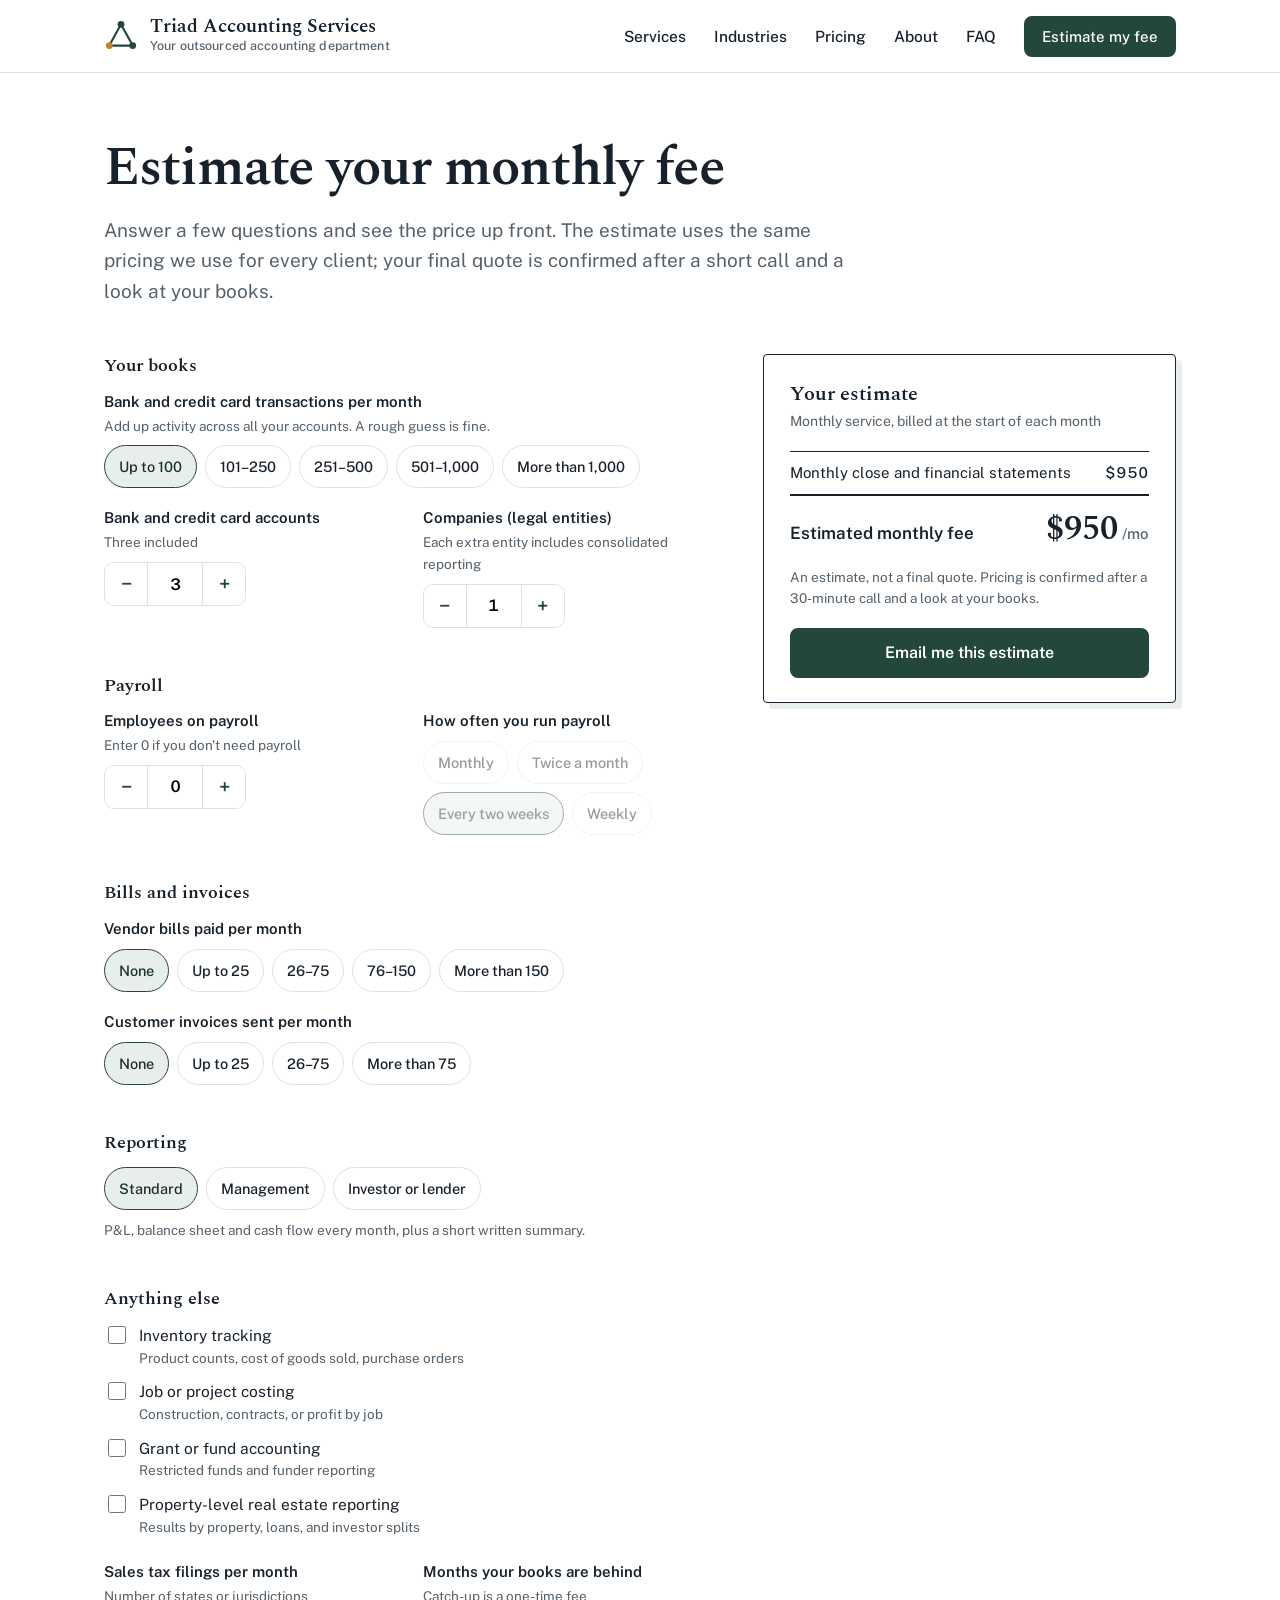
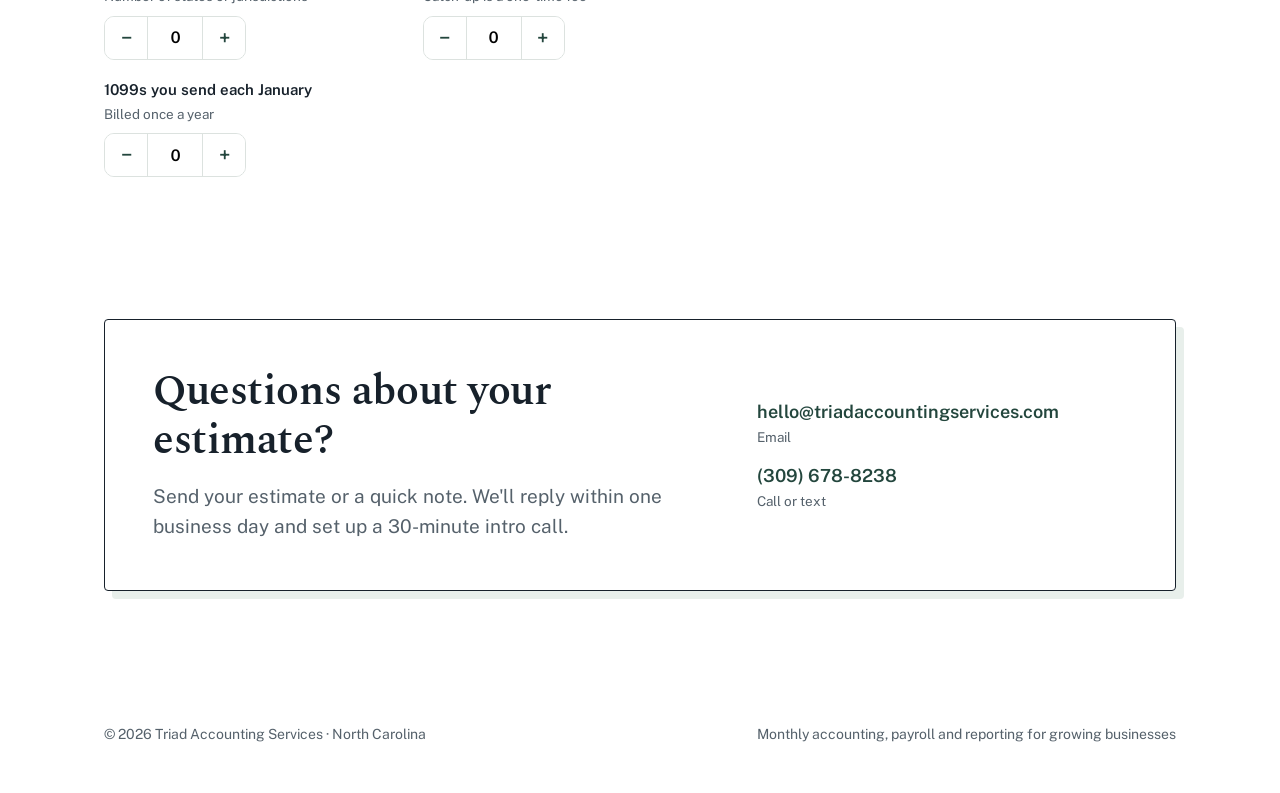
==== pricing.html @ 8e156f99 "Draft Triad Accounting Services site: home page and pricing calculator Co-Authored-By: Claude Opus 5" ====
<!doctype html>
<html lang="en">
<head>
<meta charset="utf-8">
<meta name="viewport" content="width=device-width, initial-scale=1">
<title>Pricing estimate | Triad Accounting Services</title>
<meta name="description" content="Estimate your fixed monthly fee for outsourced accounting, payroll and reporting from Triad Accounting Services.">
<link rel="icon" href="data:image/svg+xml,%3Csvg xmlns='http://www.w3.org/2000/svg' viewBox='0 0 32 32'%3E%3Cpath d='M16 5 L27 25 L5 25 Z' fill='none' stroke='%2323463D' stroke-width='2.5' stroke-linejoin='round'/%3E%3Ccircle cx='16' cy='5' r='3.5' fill='%2323463D'/%3E%3Ccircle cx='27' cy='25' r='3.5' fill='%2323463D'/%3E%3Ccircle cx='5' cy='25' r='3.5' fill='%2323463D'/%3E%3C/svg%3E">
<link rel="preconnect" href="https://fonts.googleapis.com">
<link rel="preconnect" href="https://fonts.gstatic.com" crossorigin>
<link href="https://fonts.googleapis.com/css2?family=Public+Sans:wght@400;500;600;700&family=Spectral:wght@500;600;700&display=swap" rel="stylesheet">
<link rel="stylesheet" href="styles.css">
</head>
<body>

<header>
  <div class="wrap nav">
    <a class="brand" href="index.html" aria-label="Triad Accounting Services home">
      <svg width="34" height="34" viewBox="0 0 32 32" aria-hidden="true"><path d="M16 5 L27 25 L5 25 Z" fill="none" stroke="#23463D" stroke-width="2" stroke-linejoin="round"/><circle cx="16" cy="5" r="3.2" fill="#23463D"/><circle cx="27" cy="25" r="3.2" fill="#23463D"/><circle cx="5" cy="25" r="3.2" fill="#B8862B"/></svg>
      <span class="brand-name">Triad Accounting Services<small>Your outsourced accounting department</small></span>
    </a>
    <nav class="nav-links" aria-label="Main">
      <a href="index.html#services">Services</a>
      <a href="index.html#industries">Industries</a>
      <a href="pricing.html">Pricing</a>
      <a href="index.html#about">About</a>
      <a href="index.html#faq">FAQ</a>
      <a class="btn btn-primary" href="pricing.html">Estimate my fee</a>
    </nav>
  </div>
</header>

<main id="top">
<section id="pricing" class="pricing-page">
  <div class="wrap">
    <div class="calc-head">
      <div>
        <h1 class="page-title">Estimate your monthly fee</h1>
        <p class="lede" style="margin-top:16px">Answer a few questions and see the price up front. The estimate uses the same pricing we use for every client; your final quote is confirmed after a short call and a look at your books.</p>
      </div>
    </div>

    <form class="calc" id="calc" onsubmit="return false" aria-describedby="calc-note">
      <div>
        <fieldset>
          <legend>Your books</legend>
          <div class="field">
            <span class="label" id="tx-label">Bank and credit card transactions per month<span class="hint">Add up activity across all your accounts. A rough guess is fine.</span></span>
            <div class="seg" role="radiogroup" aria-labelledby="tx-label" data-name="tx"></div>
          </div>
          <div class="row2">
            <div class="field">
              <label for="accounts">Bank and credit card accounts<span class="hint">Three included</span></label>
              <div class="stepper"><button type="button" data-step="-1" data-for="accounts" aria-label="Fewer accounts">−</button><input id="accounts" type="number" min="1" max="40" value="3" inputmode="numeric"><button type="button" data-step="1" data-for="accounts" aria-label="More accounts">+</button></div>
            </div>
            <div class="field">
              <label for="entities">Companies (legal entities)<span class="hint">Each extra entity includes consolidated reporting</span></label>
              <div class="stepper"><button type="button" data-step="-1" data-for="entities" aria-label="Fewer entities">−</button><input id="entities" type="number" min="1" max="25" value="1" inputmode="numeric"><button type="button" data-step="1" data-for="entities" aria-label="More entities">+</button></div>
            </div>
          </div>
        </fieldset>

        <fieldset>
          <legend>Payroll</legend>
          <div class="row2">
            <div class="field">
              <label for="employees">Employees on payroll<span class="hint">Enter 0 if you don't need payroll</span></label>
              <div class="stepper"><button type="button" data-step="-1" data-for="employees" aria-label="Fewer employees">−</button><input id="employees" type="number" min="0" max="200" value="0" inputmode="numeric"><button type="button" data-step="1" data-for="employees" aria-label="More employees">+</button></div>
            </div>
            <div class="field">
              <span class="label" id="freq-label">How often you run payroll</span>
              <div class="seg" role="radiogroup" aria-labelledby="freq-label" data-name="freq"></div>
            </div>
          </div>
        </fieldset>

        <fieldset>
          <legend>Bills and invoices</legend>
          <div class="field">
            <span class="label" id="ap-label">Vendor bills paid per month</span>
            <div class="seg" role="radiogroup" aria-labelledby="ap-label" data-name="ap"></div>
          </div>
          <div class="field">
            <span class="label" id="ar-label">Customer invoices sent per month</span>
            <div class="seg" role="radiogroup" aria-labelledby="ar-label" data-name="ar"></div>
          </div>
        </fieldset>

        <fieldset>
          <legend>Reporting</legend>
          <div class="field">
            <div class="seg" role="radiogroup" aria-label="Reporting level" data-name="report"></div>
            <span class="hint" id="report-hint" style="margin-top:10px;display:block"></span>
          </div>
        </fieldset>

        <fieldset>
          <legend>Anything else</legend>
          <div class="checks">
            <label class="check"><input type="checkbox" id="special-inventory"><span>Inventory tracking<small>Product counts, cost of goods sold, purchase orders</small></span></label>
            <label class="check"><input type="checkbox" id="special-jobs"><span>Job or project costing<small>Construction, contracts, or profit by job</small></span></label>
            <label class="check"><input type="checkbox" id="special-grants"><span>Grant or fund accounting<small>Restricted funds and funder reporting</small></span></label>
            <label class="check"><input type="checkbox" id="special-property"><span>Property-level real estate reporting<small>Results by property, loans, and investor splits</small></span></label>
          </div>
          <div class="row2" style="margin-top:22px">
            <div class="field">
              <label for="salestax">Sales tax filings per month<span class="hint">Number of states or jurisdictions</span></label>
              <div class="stepper"><button type="button" data-step="-1" data-for="salestax" aria-label="Fewer filings">−</button><input id="salestax" type="number" min="0" max="20" value="0" inputmode="numeric"><button type="button" data-step="1" data-for="salestax" aria-label="More filings">+</button></div>
            </div>
            <div class="field">
              <label for="behind">Months your books are behind<span class="hint">Catch-up is a one-time fee</span></label>
              <div class="stepper"><button type="button" data-step="-1" data-for="behind" aria-label="Fewer months">−</button><input id="behind" type="number" min="0" max="36" value="0" inputmode="numeric"><button type="button" data-step="1" data-for="behind" aria-label="More months">+</button></div>
            </div>
          </div>
          <div class="field">
            <label for="forms1099">1099s you send each January<span class="hint">Billed once a year</span></label>
            <div class="stepper"><button type="button" data-step="-1" data-for="forms1099" aria-label="Fewer 1099s">−</button><input id="forms1099" type="number" min="0" max="200" value="0" inputmode="numeric"><button type="button" data-step="1" data-for="forms1099" aria-label="More 1099s">+</button></div>
          </div>
        </fieldset>
      </div>

      <aside class="statement" aria-live="polite">
        <h3>Your estimate</h3>
        <p class="for">Monthly service, billed at the start of each month</p>
        <ul class="lines" id="lines"></ul>
        <div class="total"><span>Estimated monthly fee</span><span><output id="total">$0</output> <small>/mo</small></span></div>
        <div class="extra" id="extra"></div>
        <div class="custom-note" id="custom-note">Your volume is above what this calculator prices. Let's set up a quick call and we'll put together a custom quote.</div>
        <p class="fine" id="calc-note">An estimate, not a final quote. Pricing is confirmed after a 30-minute call and a look at your books.</p>
        <a class="btn btn-primary" id="send-estimate" href="#contact">Email me this estimate</a>
      </aside>
    </form>
  </div>
</section>

<section id="contact" style="padding-top:0">
  <div class="wrap">
    <div class="contact-box">
      <div>
        <h2>Questions about your estimate?</h2>
        <p class="lede" style="margin-top:16px">Send your estimate or a quick note. We'll reply within one business day and set up a 30-minute intro call.</p>
      </div>
      <div class="contact-links">
        <a href="mailto:hello@triadaccountingservices.com">hello@triadaccountingservices.com<span>Email</span></a>
        <a href="tel:+13096788238">(309) 678-8238<span>Call or text</span></a>
      </div>
    </div>
  </div>
</section>
</main>

<footer>
  <div class="wrap">
    <span>© <span id="yr">2026</span> Triad Accounting Services · North Carolina</span>
    <span>Monthly accounting, payroll and reporting for growing businesses</span>
  </div>
</footer>

<script>
/* ===== PRICING: edit these numbers to change the calculator ===== */
const PRICING = {
  base: 950,                 // monthly close, financials, up to 3 accounts, 1 entity
  includedAccounts: 3,
  perExtraAccount: 40,
  perExtraEntity: 450,
  tx:   [ {label:"Up to 100", add:0}, {label:"101–250", add:350}, {label:"251–500", add:750}, {label:"501–1,000", add:1400}, {label:"More than 1,000", add:null} ],
  payrollBase: 150, payrollPerEmployee: 12,
  freq: [ {label:"Monthly", add:0}, {label:"Twice a month", add:0}, {label:"Every two weeks", add:0}, {label:"Weekly", add:100} ],
  ap:   [ {label:"None", add:0}, {label:"Up to 25", add:250}, {label:"26–75", add:500}, {label:"76–150", add:900}, {label:"More than 150", add:null} ],
  ar:   [ {label:"None", add:0}, {label:"Up to 25", add:200}, {label:"26–75", add:400}, {label:"More than 75", add:700} ],
  report: [
    {label:"Standard", add:0,   hint:"P&L, balance sheet and cash flow every month, plus a short written summary."},
    {label:"Management", add:350, hint:"Standard, plus budget-to-actual, a KPI dashboard and a monthly review meeting."},
    {label:"Investor or lender", add:650, hint:"Management, plus board, investor or lender packages, covenant tracking and a rolling forecast."}
  ],
  special: { inventory:250, jobs:250, grants:300, property:250 },
  perSalesTaxFiling: 60,
  annual1099Base: 250, per1099: 12,
  catchUpPerMonth: 275,
  maxEmployees: 75           // above this, show "let's talk"
};
/* ================================================================= */

const $ = id => document.getElementById(id);
const money = n => "$" + Math.round(n).toLocaleString("en-US");
const defaults = {tx:0, freq:2, ap:0, ar:0, report:0};

document.querySelectorAll(".seg[data-name]").forEach(seg=>{
  const name = seg.dataset.name;
  PRICING[name].forEach((opt,i)=>{
    const id = name+"-"+i;
    seg.insertAdjacentHTML("beforeend",
      `<input type="radio" name="${name}" id="${id}" value="${i}" ${i===defaults[name]?"checked":""}><label for="${id}">${opt.label}</label>`);
  });
});

document.querySelectorAll(".stepper button").forEach(b=>{
  b.addEventListener("click",()=>{
    const inp = $(b.dataset.for);
    const v = clamp(inp, (parseInt(inp.value,10)||0) + parseInt(b.dataset.step,10));
    inp.value = v; calc();
  });
});
function clamp(inp,v){ return Math.max(+inp.min, Math.min(+inp.max, v)); }
const sel = name => +document.querySelector(`input[name="${name}"]:checked`).value;
const num = id => { const el=$(id); const v=clamp(el, parseInt(el.value,10)||0); return v; };

function calc(){
  const P = PRICING, lines = [];
  let total = P.base, custom = false;
  lines.push(["Monthly close and financial statements", P.base]);

  const tx = P.tx[sel("tx")];
  if (tx.add === null) custom = true; else if (tx.add) { lines.push([`Transaction volume (${tx.label})`, tx.add]); total += tx.add; }

  const accts = num("accounts"), extraA = Math.max(0, accts - P.includedAccounts);
  if (extraA) { const c = extraA*P.perExtraAccount; lines.push([`${extraA} additional account${extraA>1?"s":""}`, c]); total += c; }

  const ents = num("entities"), extraE = Math.max(0, ents-1);
  if (extraE) { const c = extraE*P.perExtraEntity; lines.push([`${extraE} additional entit${extraE>1?"ies":"y"} and consolidation`, c]); total += c; }

  const emp = num("employees");
  document.querySelector('.seg[data-name="freq"]').style.opacity = emp ? 1 : .45;
  if (emp) {
    if (emp > P.maxEmployees) custom = true;
    const f = P.freq[sel("freq")];
    const c = P.payrollBase + emp*P.payrollPerEmployee + f.add;
    lines.push([`Payroll, ${emp} employee${emp>1?"s":""} (${f.label.toLowerCase()})`, c]); total += c;
  }

  const ap = P.ap[sel("ap")];
  if (ap.add === null) custom = true; else if (ap.add) { lines.push([`Bill pay (${ap.label.toLowerCase()} bills)`, ap.add]); total += ap.add; }
  const ar = P.ar[sel("ar")];
  if (ar.add) { lines.push([`Invoicing and collections (${ar.label.toLowerCase()})`, ar.add]); total += ar.add; }

  const rp = P.report[sel("report")];
  $("report-hint").textContent = rp.hint;
  if (rp.add) { lines.push([`${rp.label} reporting`, rp.add]); total += rp.add; }

  const specials = {inventory:"Inventory tracking", jobs:"Job costing", grants:"Grant or fund accounting", property:"Property-level reporting"};
  for (const k in specials) if ($("special-"+k).checked) { lines.push([specials[k], P.special[k]]); total += P.special[k]; }

  const st = num("salestax");
  if (st) { const c = st*P.perSalesTaxFiling; lines.push([`Sales tax filings (${st})`, c]); total += c; }

  $("lines").innerHTML = lines.map((l,i)=>`<li${i===0?' class="first"':''}><span>${l[0]}</span><span>${money(l[1])}</span></li>`).join("");
  $("total").textContent = custom ? "Custom" : money(total);
  $("custom-note").classList.toggle("show", custom);

  const extras = [];
  const n1099 = num("forms1099");
  if (n1099) extras.push(["1099 preparation (once a year)", money(P.annual1099Base + n1099*P.per1099)]);
  const behind = num("behind");
  if (behind) extras.push([`Catch-up, ${behind} month${behind>1?"s":""} (one time)`, money(behind*P.catchUpPerMonth)]);
  $("extra").innerHTML = extras.map(e=>`<div><span>${e[0]}</span><span>${e[1]}</span></div>`).join("");
  $("extra").style.display = extras.length ? "block" : "none";

  const body = ["Hi Jeff,", "", "I used the calculator on your site. Here's my estimate:", "",
    ...lines.map(l=>`- ${l[0]}: ${money(l[1])}`),
    `Estimated monthly fee: ${custom ? "custom quote needed" : money(total)}`,
    ...extras.map(e=>`- ${e[0]}: ${e[1]}`), "",
    "My business:", "Best way to reach me:", ""].join("\n");
  $("send-estimate").href = "mailto:hello@triadaccountingservices.com?subject=" +
    encodeURIComponent("Estimate from your website") + "&body=" + encodeURIComponent(body);
}

$("calc").addEventListener("input", calc);
$("calc").addEventListener("change", e=>{ if(e.target.type==="number"){ e.target.value = num(e.target.id); } calc(); });
$("yr").textContent = new Date().getFullYear();
calc();
</script>
</body>
</html>
---- styles.css ----
:root{
  --ink:#17212B; --pine:#23463D; --pine-deep:#183129; --sage:#E8EFEB; --sage-line:#C9D8D0;
  --paper:#FFFFFF; --mist:#F5F7F6; --muted:#55616B; --rule:#DCE2DF; --gold:#B8862B;
  --serif:"Spectral", Georgia, serif; --sans:"Public Sans", system-ui, -apple-system, Segoe UI, sans-serif;
  --wrap:1120px;
}
*{box-sizing:border-box}
html{scroll-behavior:smooth}
@media (prefers-reduced-motion:reduce){html{scroll-behavior:auto}}
body{margin:0;background:var(--paper);color:var(--ink);font:400 17px/1.6 var(--sans);-webkit-font-smoothing:antialiased}
a{color:var(--pine)}
:focus-visible{outline:3px solid var(--gold);outline-offset:2px;border-radius:4px}
.wrap{max-width:var(--wrap);margin:0 auto;padding:0 24px}
h1,h2,h3{font-family:var(--serif);font-weight:600;line-height:1.15;margin:0;color:var(--ink)}
h2{font-size:clamp(30px,3.6vw,42px);letter-spacing:-.01em}
h3{font-size:22px}
p{margin:0}
.lede{color:var(--muted);font-size:19px;max-width:62ch}
section{padding:96px 0}
.btn{display:inline-flex;align-items:center;gap:8px;font:600 16px/1 var(--sans);padding:15px 22px;border-radius:8px;text-decoration:none;border:2px solid var(--pine);cursor:pointer;transition:background .15s,color .15s}
.btn-primary{background:var(--pine);color:#fff}
.btn-primary:hover{background:var(--pine-deep);border-color:var(--pine-deep)}
.btn-ghost{background:transparent;color:var(--pine)}
.btn-ghost:hover{background:var(--sage)}

/* Header */
header{position:sticky;top:0;z-index:20;background:rgba(255,255,255,.94);backdrop-filter:saturate(1.4) blur(8px);border-bottom:1px solid var(--rule)}
.nav{display:flex;align-items:center;justify-content:space-between;height:72px}
.brand{display:flex;align-items:center;gap:12px;text-decoration:none;color:var(--ink)}
.brand svg{flex:none}
.brand-name{font:600 19px/1.1 var(--serif)}
.brand-name small{display:block;font:500 12.5px/1.3 var(--sans);color:var(--muted);letter-spacing:.01em}
.nav-links{display:flex;align-items:center;gap:28px}
.nav-links a{color:var(--ink);text-decoration:none;font-weight:500;font-size:15.5px}
.nav-links a:hover{color:var(--pine)}
.nav-links .btn{padding:11px 16px;font-size:15px}
.nav-links a.btn-primary{color:#fff}
@media (max-width:860px){.nav-links a:not(.btn){display:none}}
@media (max-width:560px){.brand-name small{display:none}.brand-name{font-size:17px}.nav-links .btn{padding:10px 12px;font-size:14px;white-space:nowrap}.month-head{flex-direction:column;gap:2px}}

/* Hero */
.hero{padding:88px 0 96px;background:linear-gradient(180deg,var(--mist),#fff 70%)}
.hero-grid{display:grid;grid-template-columns:1.15fr .85fr;gap:64px;align-items:center}
.hero h1{font-size:clamp(40px,5.4vw,66px);letter-spacing:-.02em;font-weight:600}
.hero .lede{margin:24px 0 36px}
.hero-ctas{display:flex;flex-wrap:wrap;gap:12px}
.hero-note{margin-top:22px;color:var(--muted);font-size:15px}
.month{background:#fff;border:1px solid var(--rule);border-radius:14px;padding:26px 26px 18px;box-shadow:0 18px 40px -24px rgba(23,33,43,.35)}
.month-head{display:flex;justify-content:space-between;align-items:baseline;margin-bottom:14px}
.month-head h3{font-size:19px}
.month-head span{color:var(--muted);font-size:14px}
.month ol{list-style:none;margin:0;padding:0}
.month li{display:grid;grid-template-columns:64px 1fr;gap:12px;padding:11px 0;border-top:1px solid var(--rule);font-size:15.5px}
.month li b{font:600 14px/1.5 var(--sans);color:var(--pine);font-variant-numeric:tabular-nums}
@media (max-width:900px){.hero-grid{grid-template-columns:1fr;gap:48px}}

/* Fit comparison */
.fit-grid{display:grid;grid-template-columns:1fr 1.25fr 1fr;margin-top:48px;border:1px solid var(--rule);border-radius:14px;overflow:hidden}
.fit{padding:32px 28px}
.fit + .fit{border-left:1px solid var(--rule)}
.fit h3{font-size:21px;margin-bottom:6px}
.fit .sub{color:var(--muted);font-size:15px;margin-bottom:18px}
.fit ul{margin:0;padding-left:18px;color:var(--muted);font-size:15.5px}
.fit li{margin:6px 0}
.fit.us{background:var(--pine);color:#fff}
.fit.us h3{color:#fff}
.fit.us .sub,.fit.us ul{color:#D5E3DC}
@media (max-width:860px){.fit-grid{grid-template-columns:1fr}.fit + .fit{border-left:0;border-top:1px solid var(--rule)}}

/* Services */
.services{background:var(--mist)}
.svc-grid{display:grid;grid-template-columns:repeat(3,1fr);gap:0;margin-top:48px;border-top:2px solid var(--ink)}
.svc{padding:28px 28px 32px 0;border-bottom:1px solid var(--rule)}
.svc:nth-child(3n+2),.svc:nth-child(3n+3){padding-left:28px;border-left:1px solid var(--rule)}
.svc h3{font-size:21px;margin-bottom:10px}
.svc p{color:var(--muted);font-size:15.5px}
@media (max-width:860px){.svc-grid{grid-template-columns:1fr}.svc:nth-child(n){padding-left:0;border-left:0}}

/* Calculator */
.calc-head{display:flex;justify-content:space-between;align-items:end;gap:32px;flex-wrap:wrap}
.calc{display:grid;grid-template-columns:1.2fr .8fr;gap:40px;margin-top:48px;align-items:start}
.calc fieldset{border:0;margin:0 0 28px;padding:0}
.calc legend{font:600 18px/1.3 var(--serif);margin-bottom:12px;padding:0}
.field{margin-bottom:18px}
.field label,.field .label{display:block;font-weight:600;font-size:15px;margin-bottom:8px}
.field .hint{display:block;font-weight:400;color:var(--muted);font-size:13.5px;margin-top:2px}
.seg{display:flex;flex-wrap:wrap;gap:8px}
.seg input{position:absolute;opacity:0;pointer-events:none}
.seg label{margin:0;font-weight:500;font-size:14.5px;padding:9px 14px;border:1.5px solid var(--rule);border-radius:999px;cursor:pointer;background:#fff;transition:border-color .12s,background .12s}
.seg label:hover{border-color:var(--sage-line)}
.seg input:checked + label{background:var(--sage);border-color:var(--pine);color:var(--pine-deep)}
.seg input:focus-visible + label{outline:3px solid var(--gold);outline-offset:2px}
.stepper{display:inline-flex;align-items:center;border:1.5px solid var(--rule);border-radius:10px;overflow:hidden;background:#fff}
.stepper button{width:42px;height:42px;border:0;background:#fff;font:600 20px/1 var(--sans);color:var(--pine);cursor:pointer}
.stepper button:hover{background:var(--sage)}
.stepper input{width:56px;height:42px;border:0;border-left:1px solid var(--rule);border-right:1px solid var(--rule);text-align:center;font:600 16px var(--sans);font-variant-numeric:tabular-nums;-moz-appearance:textfield}
.stepper input::-webkit-outer-spin-button,.stepper input::-webkit-inner-spin-button{-webkit-appearance:none;margin:0}
.checks{display:grid;gap:10px}
.check{display:flex;gap:10px;align-items:flex-start;font-size:15.5px;cursor:pointer}
.check input{width:18px;height:18px;margin-top:3px;accent-color:var(--pine)}
.check span small{display:block;color:var(--muted);font-size:13.5px}
.row2{display:grid;grid-template-columns:1fr 1fr;gap:18px}
@media (max-width:560px){.row2{grid-template-columns:1fr}}

.statement{position:sticky;top:96px;background:#fff;border:1px solid var(--ink);border-radius:4px;padding:28px 26px 24px;box-shadow:6px 6px 0 var(--sage)}
.statement h3{font-size:20px}
.statement .for{color:var(--muted);font-size:14px;margin:4px 0 18px}
.lines{list-style:none;margin:0;padding:0;border-top:1px solid var(--ink)}
.lines li{display:flex;justify-content:space-between;gap:16px;padding:9px 0;border-bottom:1px dashed var(--rule);font-size:15px}
.lines li span:last-child{font-variant-numeric:tabular-nums;font-weight:500;white-space:nowrap}
.lines li.incl span:last-child{color:var(--muted);font-weight:400}
.total{display:flex;justify-content:space-between;align-items:baseline;padding:16px 0 4px;border-top:2px solid var(--ink);margin-top:-1px}
.total span:first-child{font-weight:600}
.total output{font:600 34px/1 var(--serif);font-variant-numeric:tabular-nums}
.total small{font:500 15px var(--sans);color:var(--muted)}
.extra{margin-top:14px;padding-top:12px;border-top:1px solid var(--rule);font-size:14.5px}
.extra div{display:flex;justify-content:space-between;padding:3px 0}
.extra div span:last-child{font-variant-numeric:tabular-nums;font-weight:500}
.custom-note{display:none;margin-top:14px;padding:12px 14px;background:var(--sage);border-radius:6px;font-size:14.5px}
.custom-note.show{display:block}
.statement .fine{color:var(--muted);font-size:13.5px;margin:16px 0 18px}
.statement .btn{width:100%;justify-content:center}
@media (max-width:900px){.calc{grid-template-columns:1fr}.statement{position:static}}

/* Steps */
.steps{background:var(--pine);color:#fff}
.steps h2{color:#fff}
.steps .lede{color:#D5E3DC}
.step-list{list-style:none;margin:48px 0 0;padding:0;display:grid;grid-template-columns:repeat(4,1fr);gap:32px;counter-reset:s}
.step-list li{counter-increment:s;border-top:1px solid rgba(255,255,255,.35);padding-top:20px}
.step-list li::before{content:counter(s);display:block;font:600 40px/1 var(--serif);color:#9FC2B2;margin-bottom:14px}
.step-list h3{color:#fff;font-size:20px;margin-bottom:8px}
.step-list p{color:#D5E3DC;font-size:15.5px}
@media (max-width:860px){.step-list{grid-template-columns:1fr 1fr}}
@media (max-width:520px){.step-list{grid-template-columns:1fr}}

/* About */
.about-grid{display:grid;grid-template-columns:.8fr 1.2fr;gap:64px;align-items:start}
.about-card{border:1px solid var(--rule);border-radius:14px;padding:28px;background:var(--mist)}
.about-card .initials{width:76px;height:76px;border-radius:50%;background:var(--pine);color:#fff;display:grid;place-items:center;font:600 28px var(--serif);margin-bottom:18px}
.about-card h3{font-size:24px}
.about-card .role{color:var(--muted);margin:4px 0 20px}
.facts{list-style:none;margin:0;padding:0}
.facts li{padding:10px 0;border-top:1px solid var(--rule);font-size:15px}
.facts li b{display:block;font-size:13.5px;color:var(--muted);font-weight:500}
.about-body p{margin-bottom:18px;font-size:18px;max-width:64ch}
.industries{display:flex;flex-wrap:wrap;gap:8px;margin-top:26px}
.industries span{font-size:14.5px;padding:7px 13px;border-radius:999px;background:var(--sage);color:var(--pine-deep)}
@media (max-width:860px){.about-grid{grid-template-columns:1fr;gap:40px}}

/* FAQ */
.faq{background:var(--mist)}
.faq-list{margin-top:40px;max-width:820px;border-top:1px solid var(--ink)}
details{border-bottom:1px solid var(--rule)}
summary{cursor:pointer;list-style:none;padding:20px 40px 20px 0;font:600 19px/1.35 var(--serif);position:relative}
summary::-webkit-details-marker{display:none}
summary::after{content:"+";position:absolute;right:6px;top:16px;font:400 26px var(--sans);color:var(--pine)}
details[open] summary::after{content:"−"}
details p{padding:0 0 22px;color:var(--muted);max-width:68ch}

/* Contact */
.contact-box{display:grid;grid-template-columns:1.2fr .8fr;gap:48px;align-items:center;border:1px solid var(--ink);border-radius:4px;padding:48px;box-shadow:8px 8px 0 var(--sage)}
.contact-links{display:grid;gap:14px}
.contact-links a{font-size:18px;font-weight:600;text-decoration:none}
.contact-links a:hover{text-decoration:underline}
.contact-links span{display:block;font-size:13.5px;color:var(--muted);font-weight:400}
@media (max-width:860px){.contact-box{grid-template-columns:1fr;padding:32px}}

footer{padding:36px 0 48px;color:var(--muted);font-size:14px}
footer .wrap{display:flex;justify-content:space-between;flex-wrap:wrap;gap:12px}

/* Industries */
.ind-grid{display:grid;grid-template-columns:repeat(4,1fr);gap:0;margin-top:48px;border-top:2px solid var(--ink)}
.ind{padding:24px 22px 26px 0;border-bottom:1px solid var(--rule)}
.ind:not(:nth-child(4n+1)){padding-left:22px;border-left:1px solid var(--rule)}
.ind h3{font-size:19px;margin-bottom:8px}
.ind p{color:var(--muted);font-size:15px}
@media (max-width:980px){.ind-grid{grid-template-columns:1fr 1fr}.ind:nth-child(n){padding-left:0;border-left:0}.ind:nth-child(2n){padding-left:22px;border-left:1px solid var(--rule)}}
@media (max-width:560px){.ind-grid{grid-template-columns:1fr}.ind:nth-child(n){padding-left:0;border-left:0}}

/* Pricing teaser */
.price-teaser{padding-top:0}
.teaser-box{display:flex;align-items:center;justify-content:space-between;gap:32px;flex-wrap:wrap;background:var(--sage);border-radius:14px;padding:44px 48px}
@media (max-width:560px){.teaser-box{padding:32px 24px}}

/* Pricing page */
.pricing-page{padding-top:64px}
.page-title{font-size:clamp(36px,4.6vw,54px);letter-spacing:-.02em}
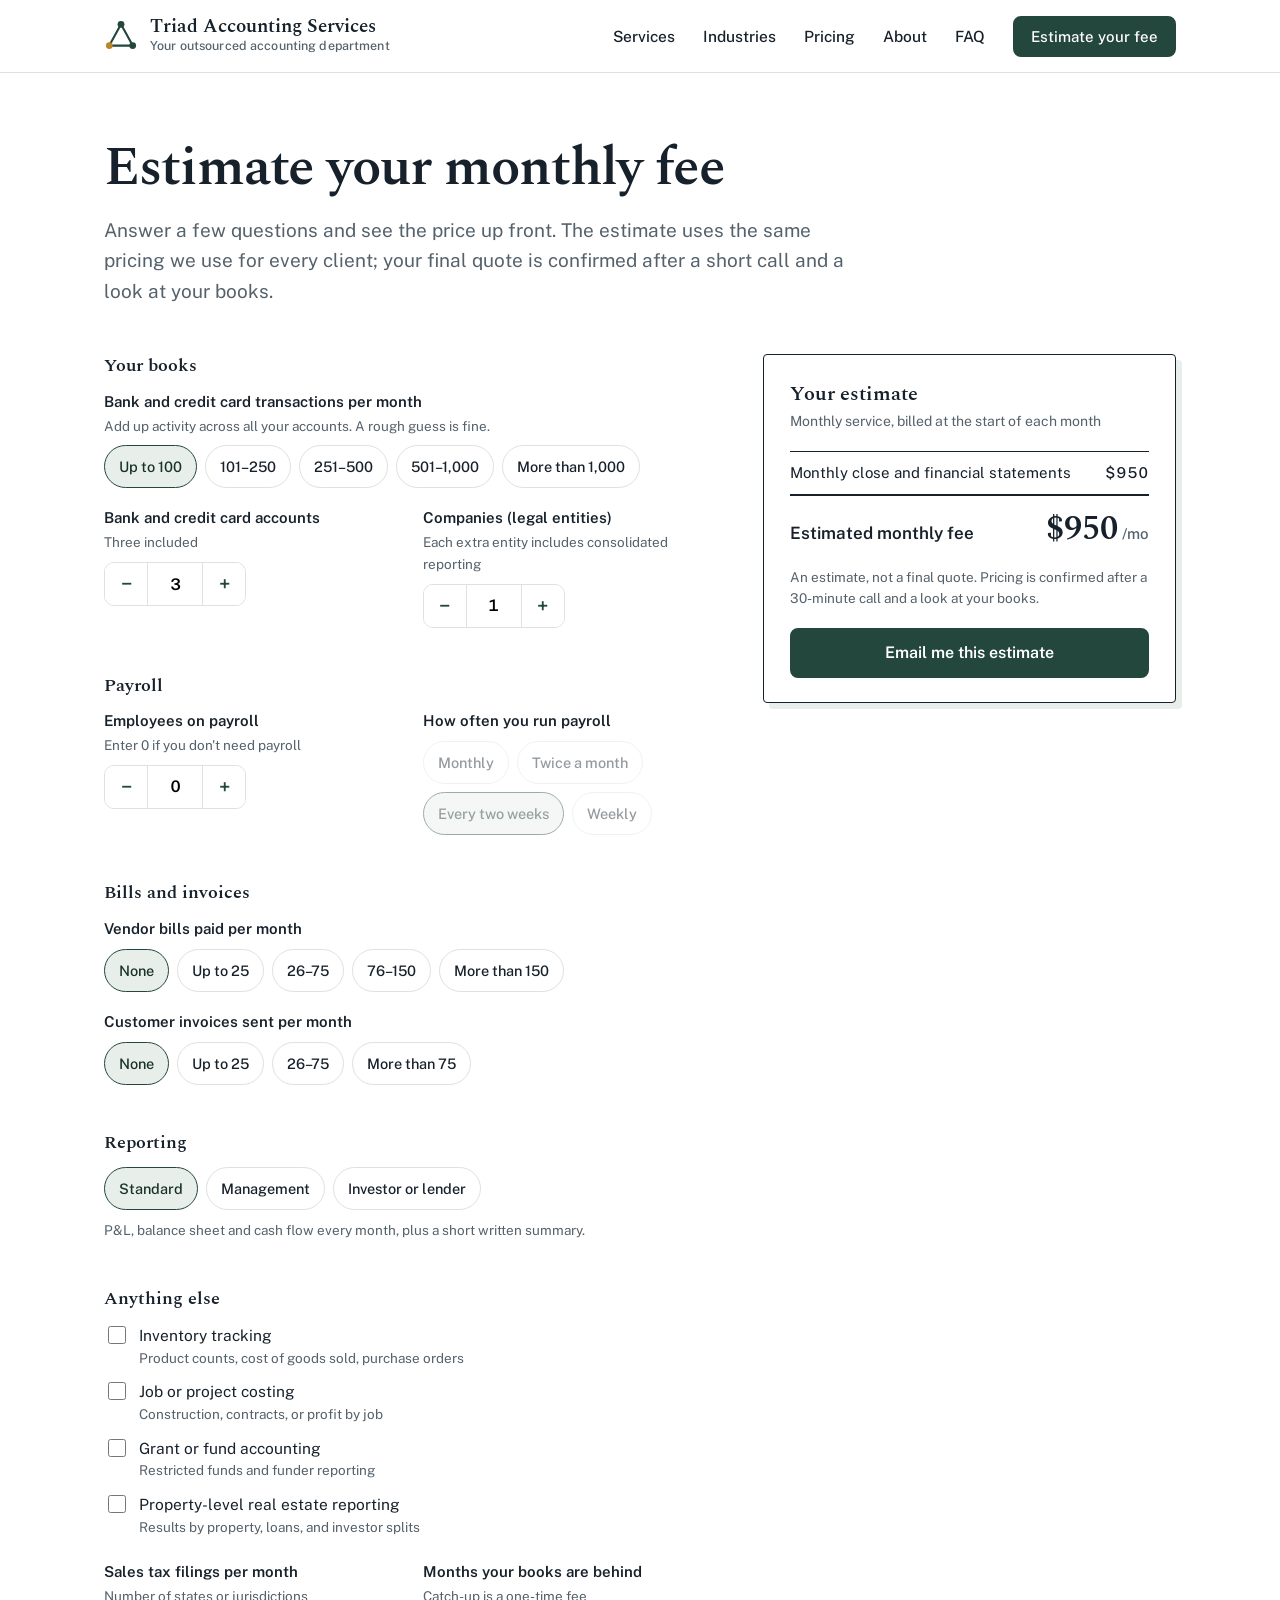
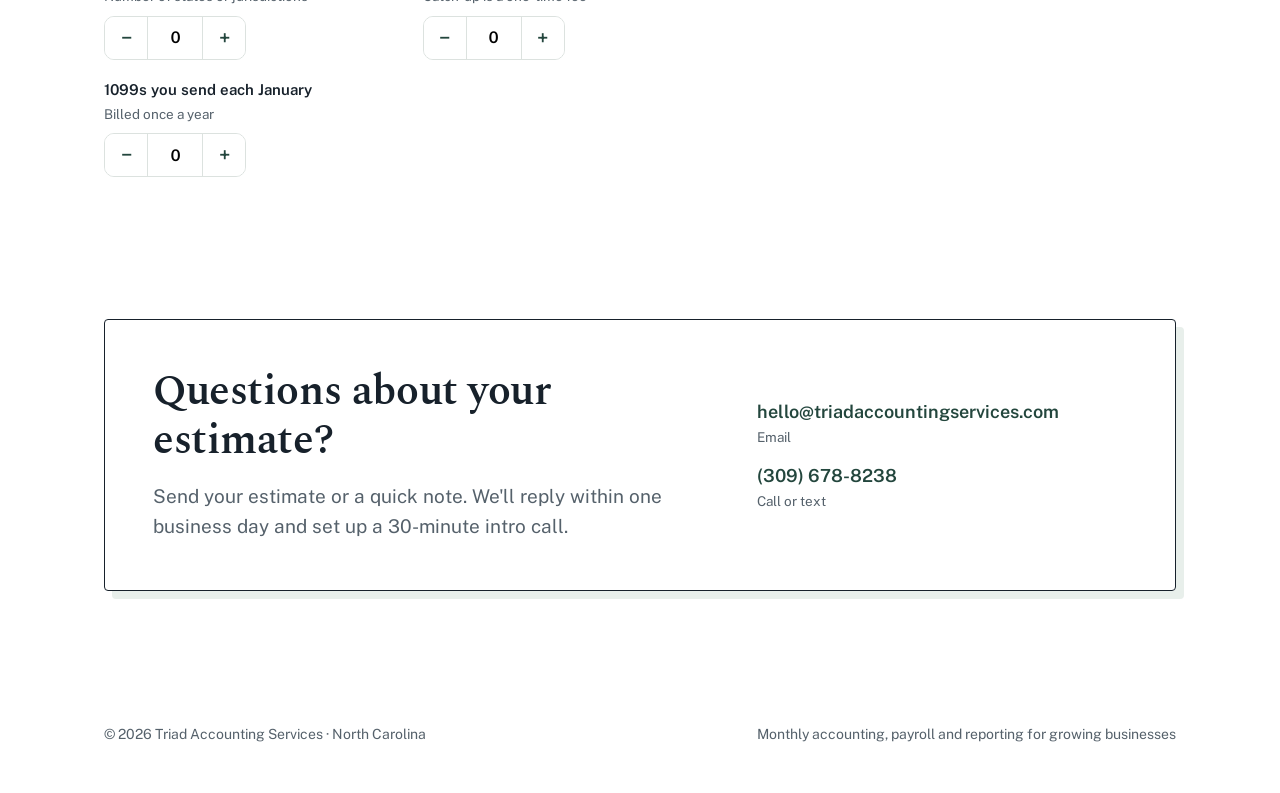
==== commit 85777d97: "Change estimate buttons to 'Estimate your fee' Co-Authored-By: Claude Opus 5.5 <noreply@anthropic.co" ====
--- a/pricing.html
+++ b/pricing.html
@@ -25,7 +25,7 @@
       <a href="pricing.html">Pricing</a>
       <a href="index.html#about">About</a>
       <a href="index.html#faq">FAQ</a>
-      <a class="btn btn-primary" href="pricing.html">Estimate my fee</a>
+      <a class="btn btn-primary" href="pricing.html">Estimate your fee</a>
     </nav>
   </div>
 </header>
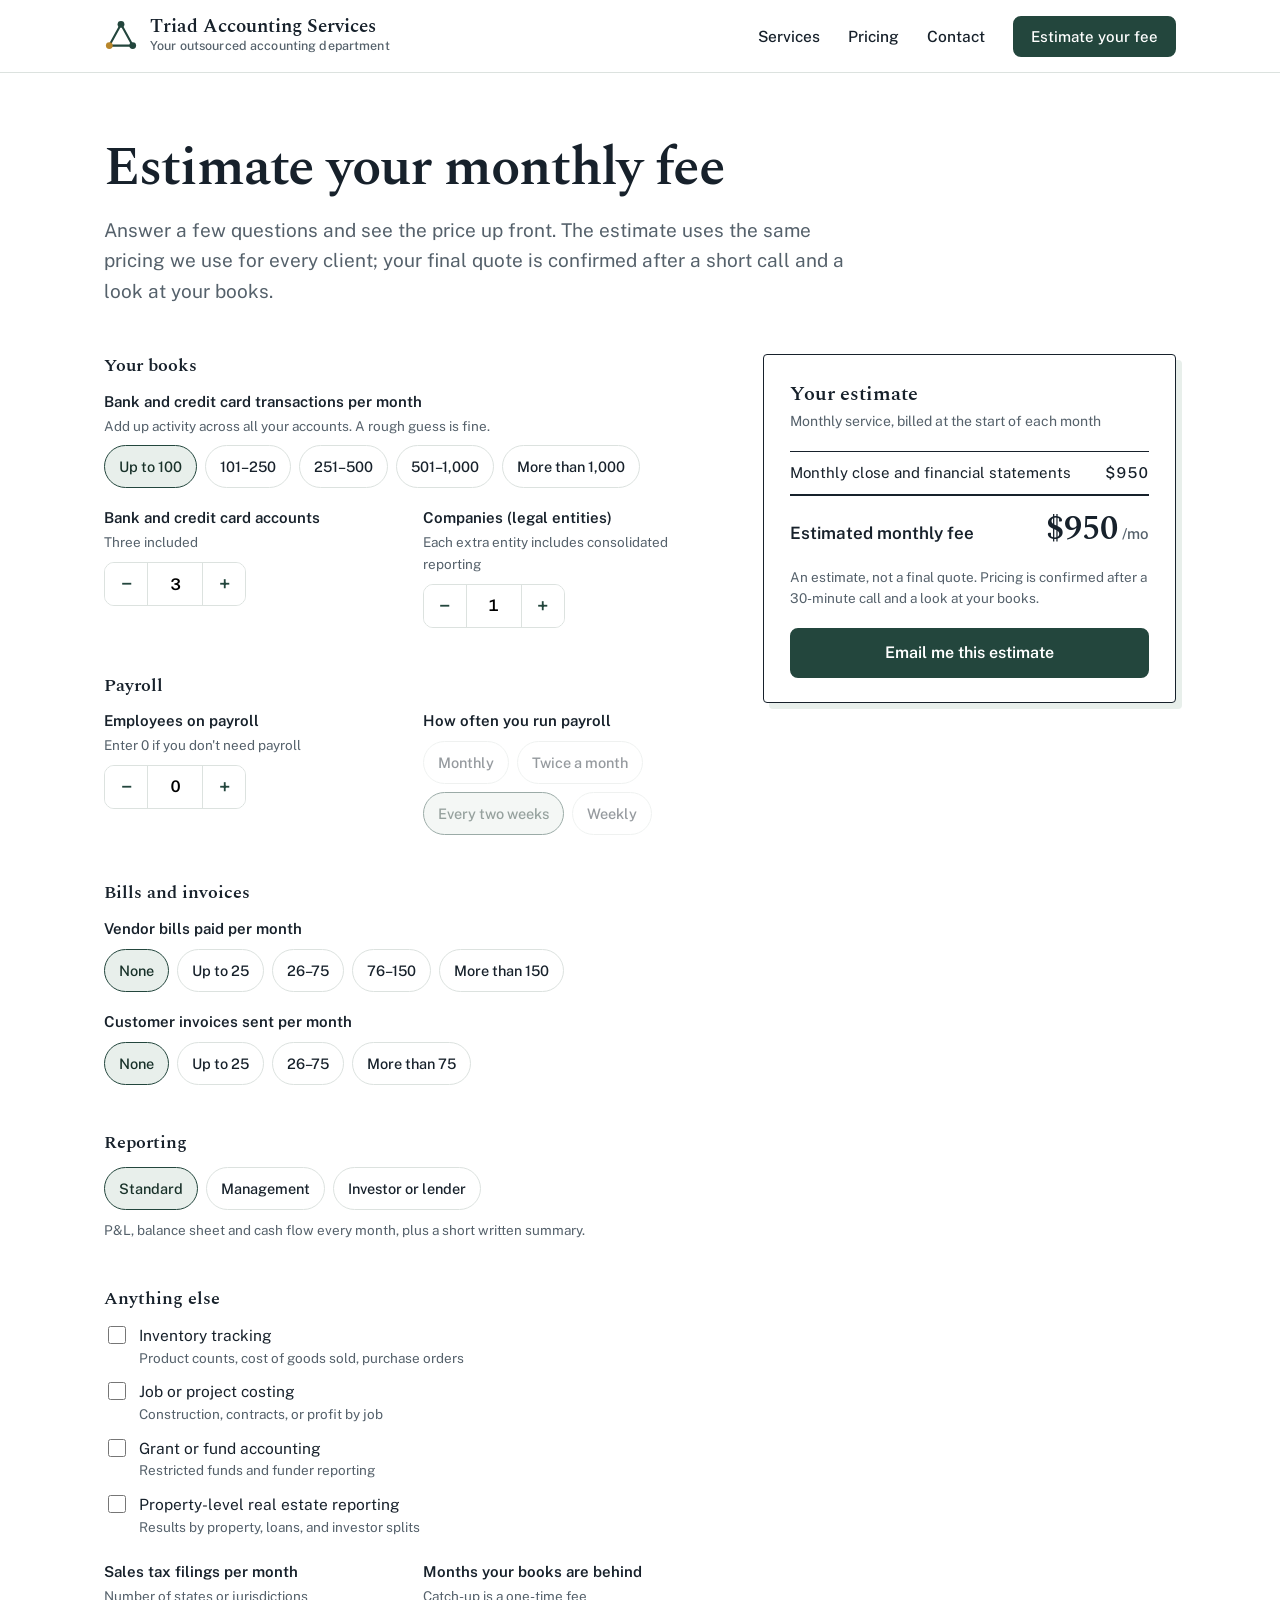
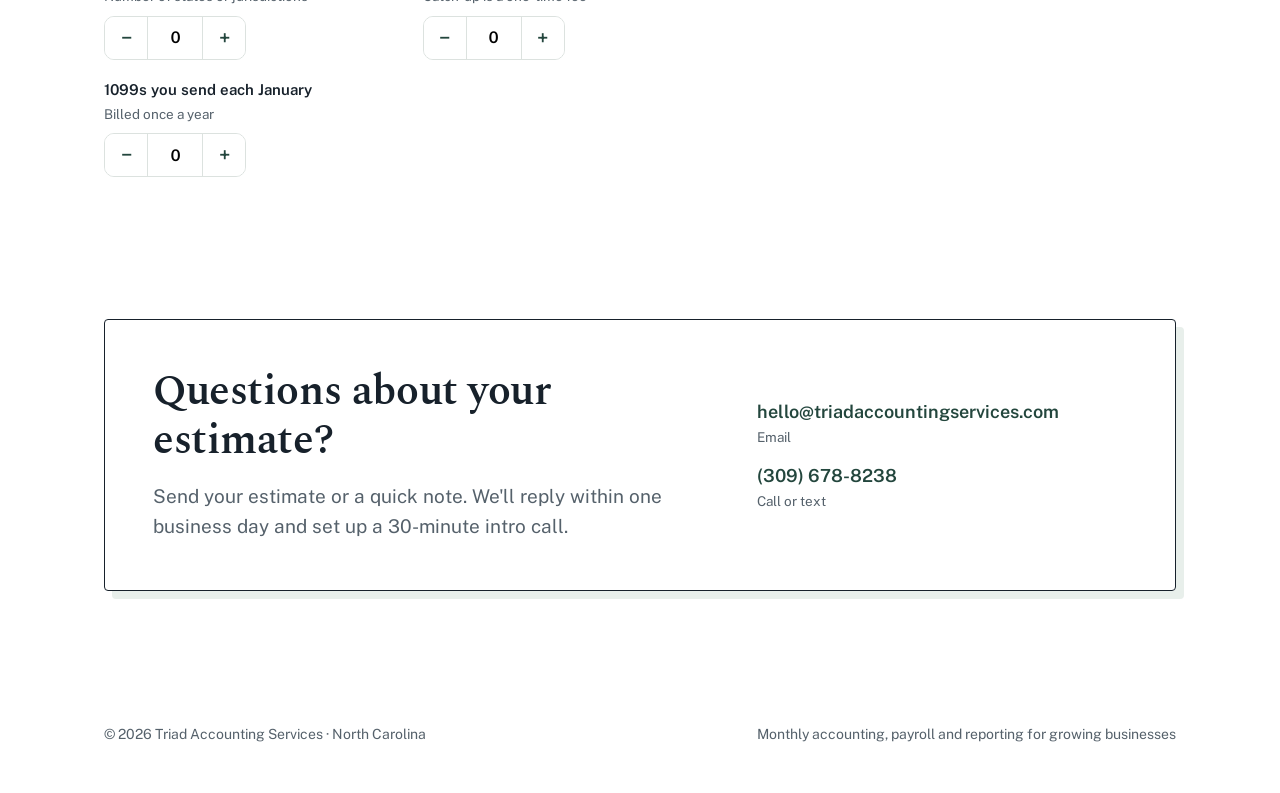
==== commit bfe930f2: "Remove About, FAQ and Industries sections; soften controller wording Co-Authored-By: Claude Opus 5.5" ====
--- a/pricing.html
+++ b/pricing.html
@@ -21,10 +21,8 @@
     </a>
     <nav class="nav-links" aria-label="Main">
       <a href="index.html#services">Services</a>
-      <a href="index.html#industries">Industries</a>
       <a href="pricing.html">Pricing</a>
-      <a href="index.html#about">About</a>
-      <a href="index.html#faq">FAQ</a>
+      <a href="index.html#contact">Contact</a>
       <a class="btn btn-primary" href="pricing.html">Estimate your fee</a>
     </nav>
   </div>
--- a/styles.css
+++ b/styles.css
@@ -179,7 +179,6 @@
 @media (max-width:560px){.ind-grid{grid-template-columns:1fr}.ind:nth-child(n){padding-left:0;border-left:0}}
 
 /* Pricing teaser */
-.price-teaser{padding-top:0}
 .teaser-box{display:flex;align-items:center;justify-content:space-between;gap:32px;flex-wrap:wrap;background:var(--sage);border-radius:14px;padding:44px 48px}
 @media (max-width:560px){.teaser-box{padding:32px 24px}}
 
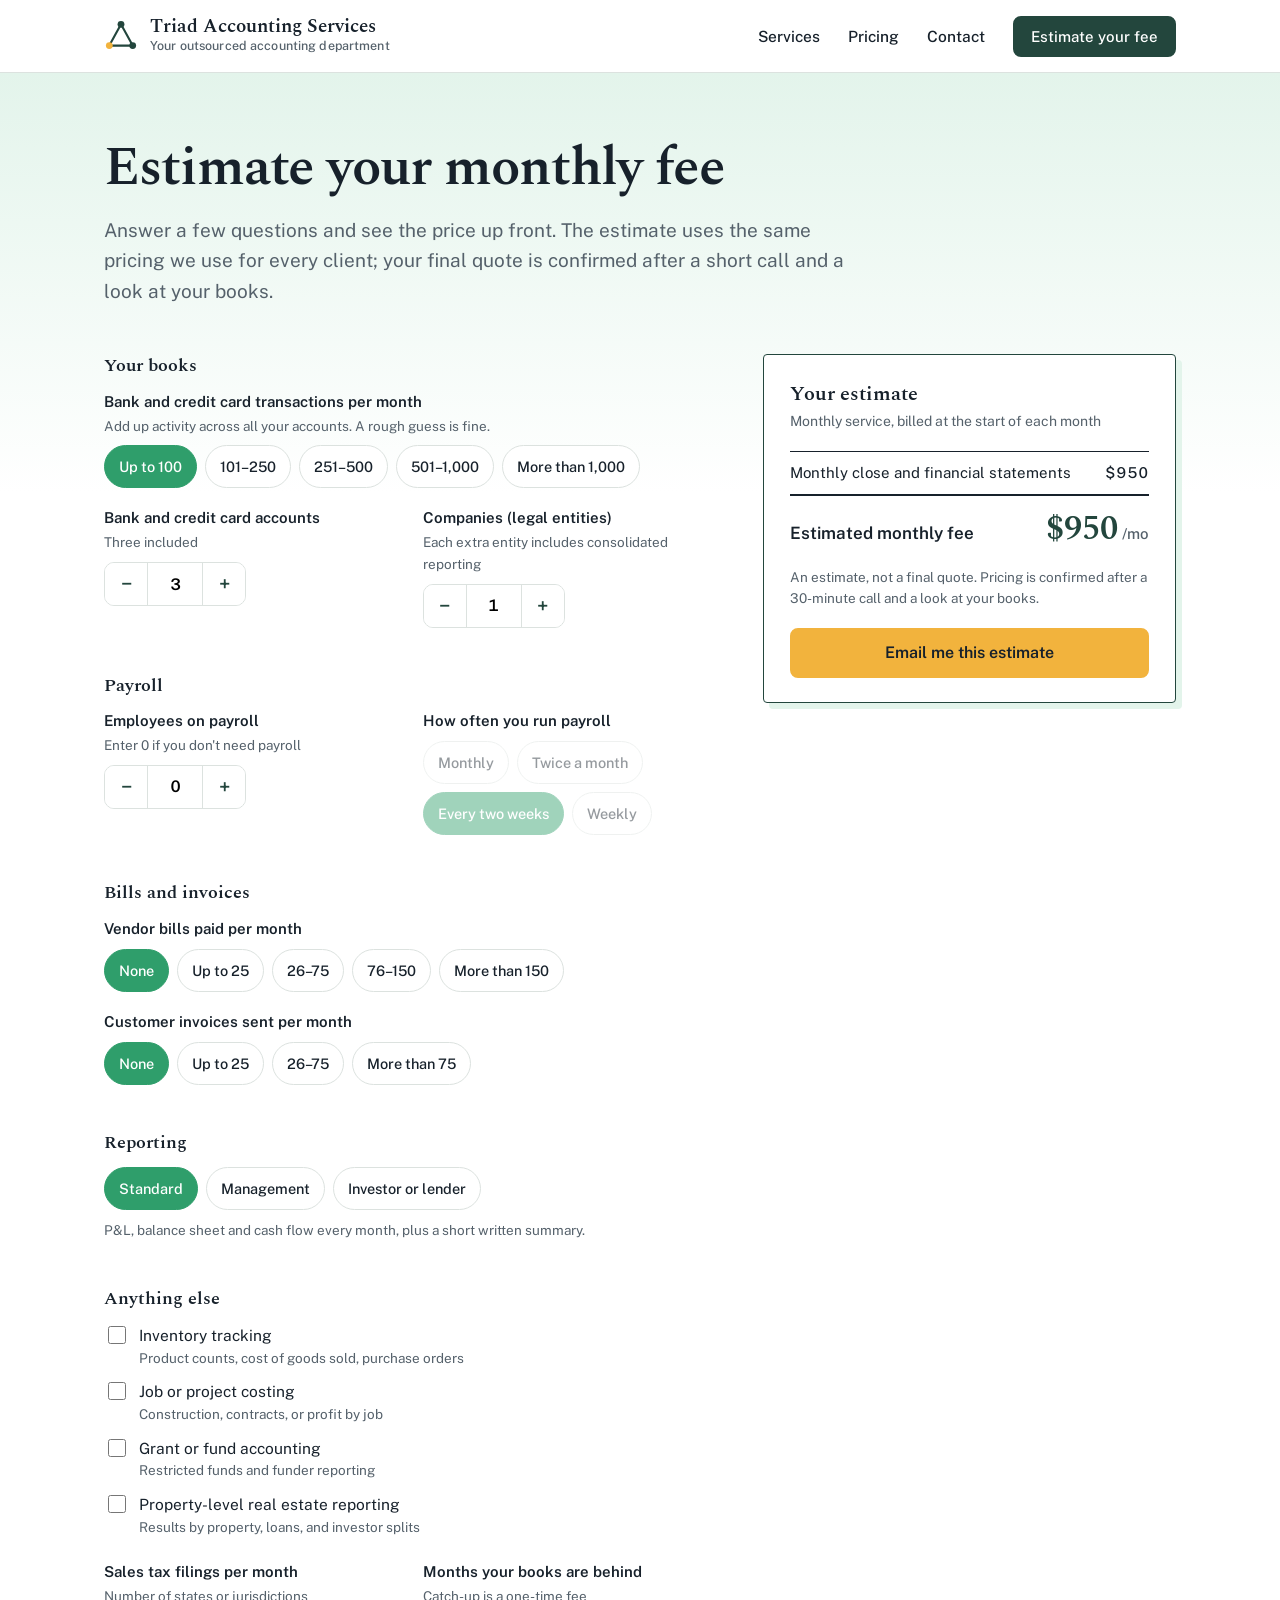
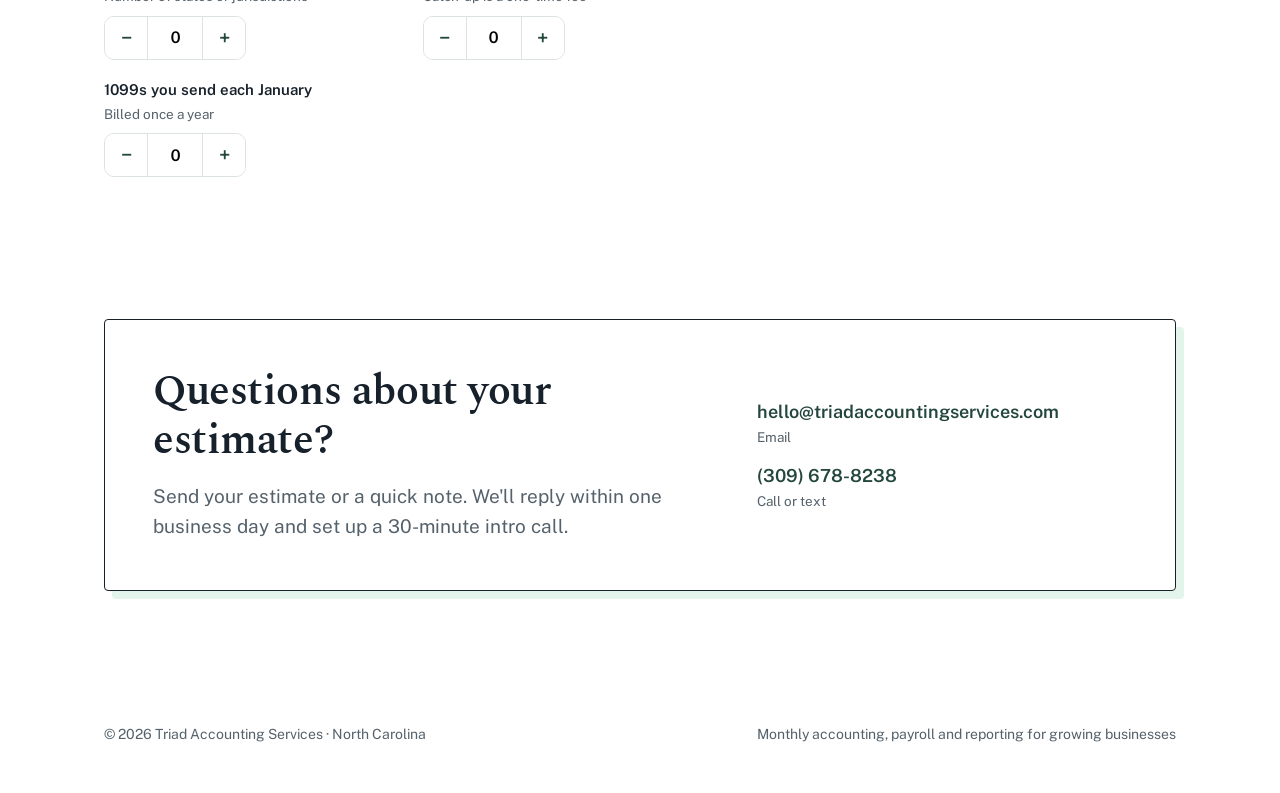
==== commit 2eaa7c14: "Add contrast: dark pine hero, bright green accent, amber calls to action Co-Authored-By: Claude Opus" ====
--- a/pricing.html
+++ b/pricing.html
@@ -125,7 +125,7 @@
         <div class="extra" id="extra"></div>
         <div class="custom-note" id="custom-note">Your volume is above what this calculator prices. Let's set up a quick call and we'll put together a custom quote.</div>
         <p class="fine" id="calc-note">An estimate, not a final quote. Pricing is confirmed after a 30-minute call and a look at your books.</p>
-        <a class="btn btn-primary" id="send-estimate" href="#contact">Email me this estimate</a>
+        <a class="btn btn-amber" id="send-estimate" href="#contact">Email me this estimate</a>
       </aside>
     </form>
   </div>
--- a/styles.css
+++ b/styles.css
@@ -1,6 +1,7 @@
 :root{
   --ink:#17212B; --pine:#23463D; --pine-deep:#183129; --sage:#E8EFEB; --sage-line:#C9D8D0;
   --paper:#FFFFFF; --mist:#F5F7F6; --muted:#55616B; --rule:#DCE2DF; --gold:#B8862B;
+  --leaf:#2F9E6B; --leaf-tint:#E3F4EB; --amber:#F2B33D; --amber-deep:#D9961F; --amber-tint:#FDF1D8;
   --serif:"Spectral", Georgia, serif; --sans:"Public Sans", system-ui, -apple-system, Segoe UI, sans-serif;
   --wrap:1120px;
 }
@@ -185,3 +186,37 @@
 /* Pricing page */
 .pricing-page{padding-top:64px}
 .page-title{font-size:clamp(36px,4.6vw,54px);letter-spacing:-.02em}
+
+/* ===== Contrast pass: dark hero, bright green accent, amber calls to action ===== */
+.btn-amber{background:var(--amber);border-color:var(--amber);color:var(--ink)}
+.btn-amber:hover{background:var(--amber-deep);border-color:var(--amber-deep)}
+.btn-light{background:transparent;border-color:rgba(255,255,255,.7);color:#fff}
+.btn-light:hover{background:rgba(255,255,255,.12)}
+
+.hero{background:radial-gradient(1200px 500px at 85% 10%,#2C6B57 0%,transparent 60%),var(--pine);color:#fff}
+.hero h1{color:#fff}
+.hero .lede{color:#D3E6DC}
+.hero-note{color:#A9CBBB}
+.month{color:var(--ink);box-shadow:0 24px 50px -20px rgba(0,0,0,.55);border-color:transparent}
+.month li b{color:var(--leaf)}
+
+.fit.us{background:var(--pine)}
+.fit.us ul li::marker{color:var(--amber)}
+
+.svc-grid{border-top:3px solid var(--leaf)}
+.svc h3{color:var(--pine)}
+
+.teaser-box{background:var(--amber-tint);border:1.5px solid #F0D49A}
+
+.steps{background:var(--pine-deep)}
+.step-list li::before{color:var(--amber)}
+.step-list li{border-top-color:rgba(255,255,255,.25)}
+
+.seg input:checked + label{background:var(--leaf);border-color:var(--leaf);color:#fff}
+.statement{box-shadow:6px 6px 0 var(--leaf-tint)}
+.contact-box{box-shadow:8px 8px 0 var(--leaf-tint)}
+.contact-links a{color:var(--pine)}
+.brand svg circle:last-of-type{fill:var(--amber)}
+.pricing-page{background:linear-gradient(180deg,var(--leaf-tint),#fff 420px)}
+.statement{border-color:var(--pine)}
+.total output{color:var(--pine)}
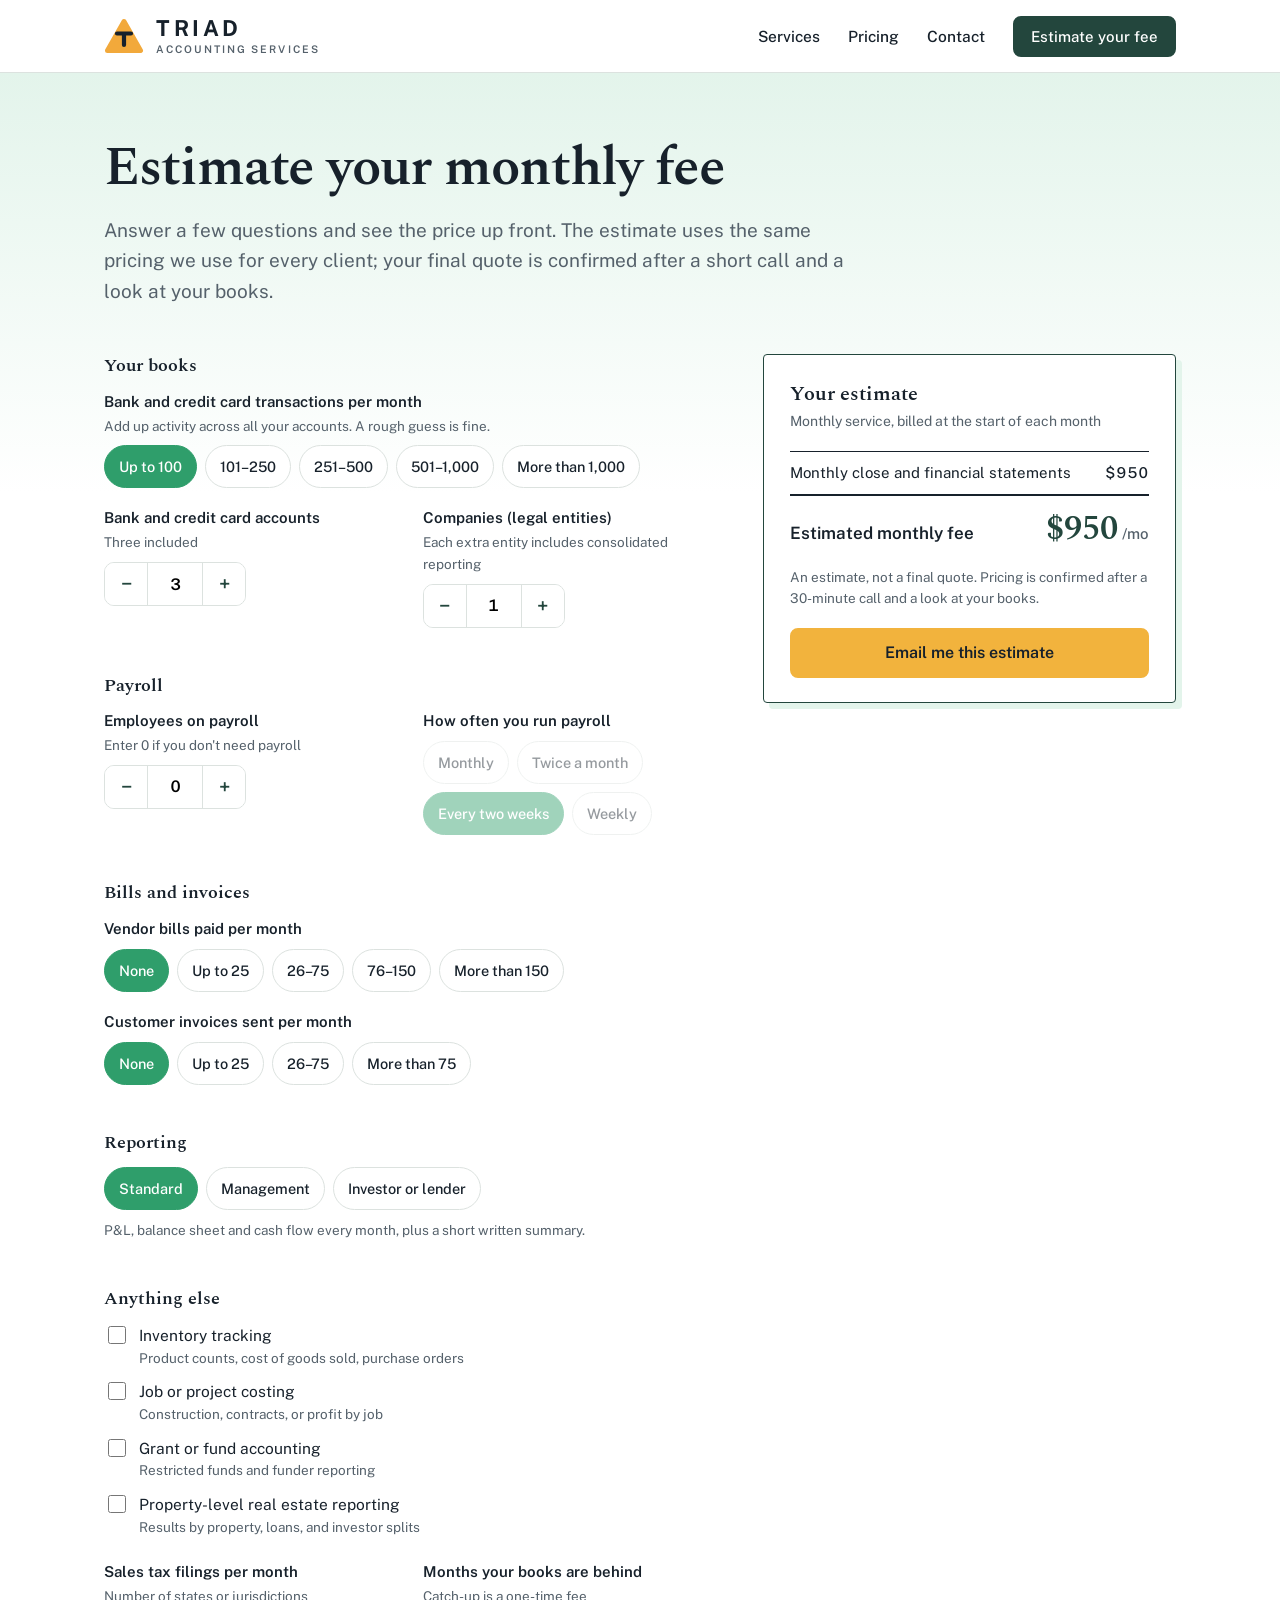
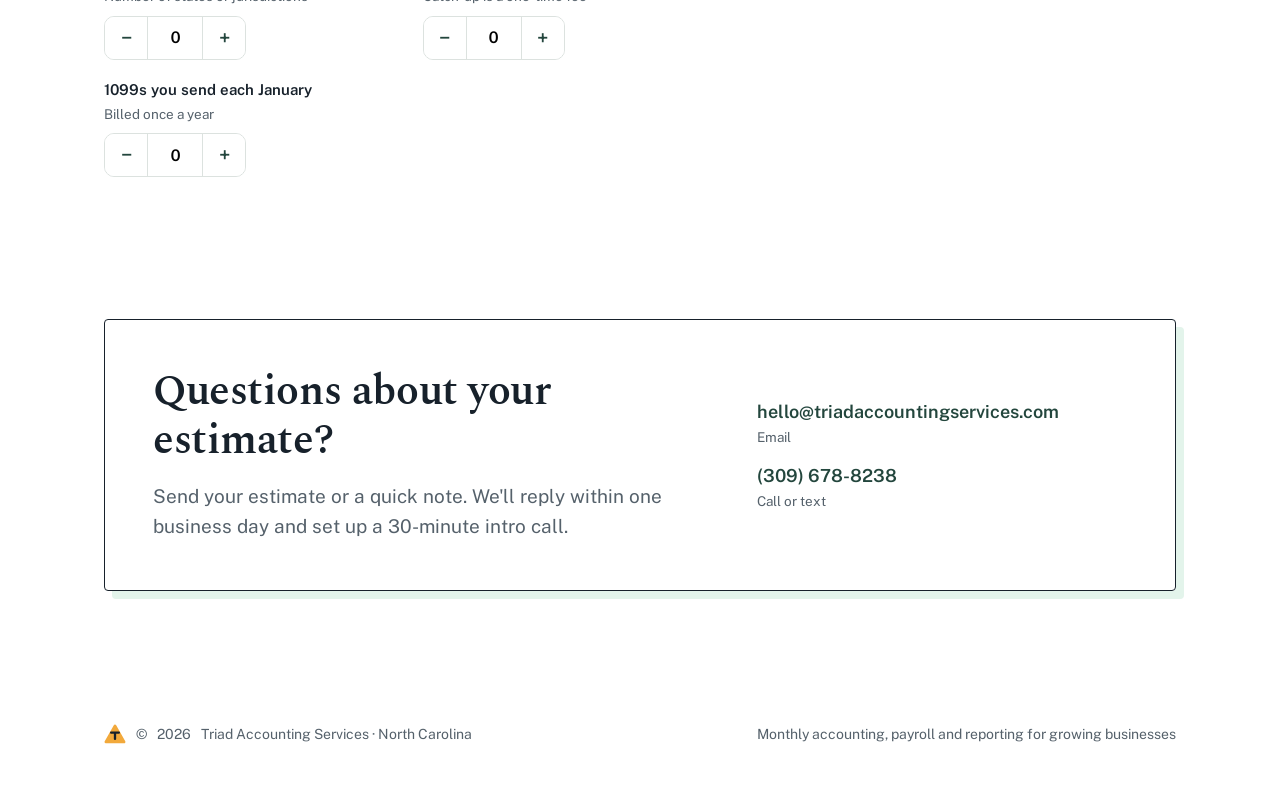
==== commit 74c2ce00: "Add Triad logo: header lockup, footer mark, favicon Redraw the triangle-T logo as SVG (mark, full lo" ====
--- a/pricing.html
+++ b/pricing.html
@@ -5,7 +5,7 @@
 <meta name="viewport" content="width=device-width, initial-scale=1">
 <title>Pricing estimate | Triad Accounting Services</title>
 <meta name="description" content="Estimate your fixed monthly fee for outsourced accounting, payroll and reporting from Triad Accounting Services.">
-<link rel="icon" href="data:image/svg+xml,%3Csvg xmlns='http://www.w3.org/2000/svg' viewBox='0 0 32 32'%3E%3Cpath d='M16 5 L27 25 L5 25 Z' fill='none' stroke='%2323463D' stroke-width='2.5' stroke-linejoin='round'/%3E%3Ccircle cx='16' cy='5' r='3.5' fill='%2323463D'/%3E%3Ccircle cx='27' cy='25' r='3.5' fill='%2323463D'/%3E%3Ccircle cx='5' cy='25' r='3.5' fill='%2323463D'/%3E%3C/svg%3E">
+<link rel="icon" href="favicon.svg" type="image/svg+xml">
 <link rel="preconnect" href="https://fonts.googleapis.com">
 <link rel="preconnect" href="https://fonts.gstatic.com" crossorigin>
 <link href="https://fonts.googleapis.com/css2?family=Public+Sans:wght@400;500;600;700&family=Spectral:wght@500;600;700&display=swap" rel="stylesheet">
@@ -16,8 +16,8 @@
 <header>
   <div class="wrap nav">
     <a class="brand" href="index.html" aria-label="Triad Accounting Services home">
-      <svg width="34" height="34" viewBox="0 0 32 32" aria-hidden="true"><path d="M16 5 L27 25 L5 25 Z" fill="none" stroke="#23463D" stroke-width="2" stroke-linejoin="round"/><circle cx="16" cy="5" r="3.2" fill="#23463D"/><circle cx="27" cy="25" r="3.2" fill="#23463D"/><circle cx="5" cy="25" r="3.2" fill="#B8862B"/></svg>
-      <span class="brand-name">Triad Accounting Services<small>Your outsourced accounting department</small></span>
+      <img class="brand-mark" src="img/logo-mark.svg" width="40" height="36" alt="">
+      <span class="brand-name">Triad<small>Accounting Services</small></span>
     </a>
     <nav class="nav-links" aria-label="Main">
       <a href="index.html#services">Services</a>
@@ -149,7 +149,7 @@
 
 <footer>
   <div class="wrap">
-    <span>© <span id="yr">2026</span> Triad Accounting Services · North Carolina</span>
+    <span class="foot-brand"><img src="img/logo-mark.svg" width="22" height="20" alt="">© <span id="yr">2026</span> Triad Accounting Services · North Carolina</span>
     <span>Monthly accounting, payroll and reporting for growing businesses</span>
   </div>
 </footer>
--- a/styles.css
+++ b/styles.css
@@ -216,7 +216,13 @@
 .statement{box-shadow:6px 6px 0 var(--leaf-tint)}
 .contact-box{box-shadow:8px 8px 0 var(--leaf-tint)}
 .contact-links a{color:var(--pine)}
-.brand svg circle:last-of-type{fill:var(--amber)}
 .pricing-page{background:linear-gradient(180deg,var(--leaf-tint),#fff 420px)}
 .statement{border-color:var(--pine)}
 .total output{color:var(--pine)}
+
+/* ===== Logo ===== */
+.brand-mark{flex:none;display:block}
+.brand-name{font:700 22px/1 var(--sans);letter-spacing:.16em;text-transform:uppercase;color:var(--ink)}
+.brand-name small{margin-top:5px;font:600 10.5px/1 var(--sans);letter-spacing:.2em;color:var(--muted)}
+.foot-brand{display:inline-flex;align-items:center;gap:10px}
+@media (max-width:560px){.brand-name{font-size:19px}.brand-name small{display:block;font-size:8.5px;letter-spacing:.14em;white-space:nowrap}}
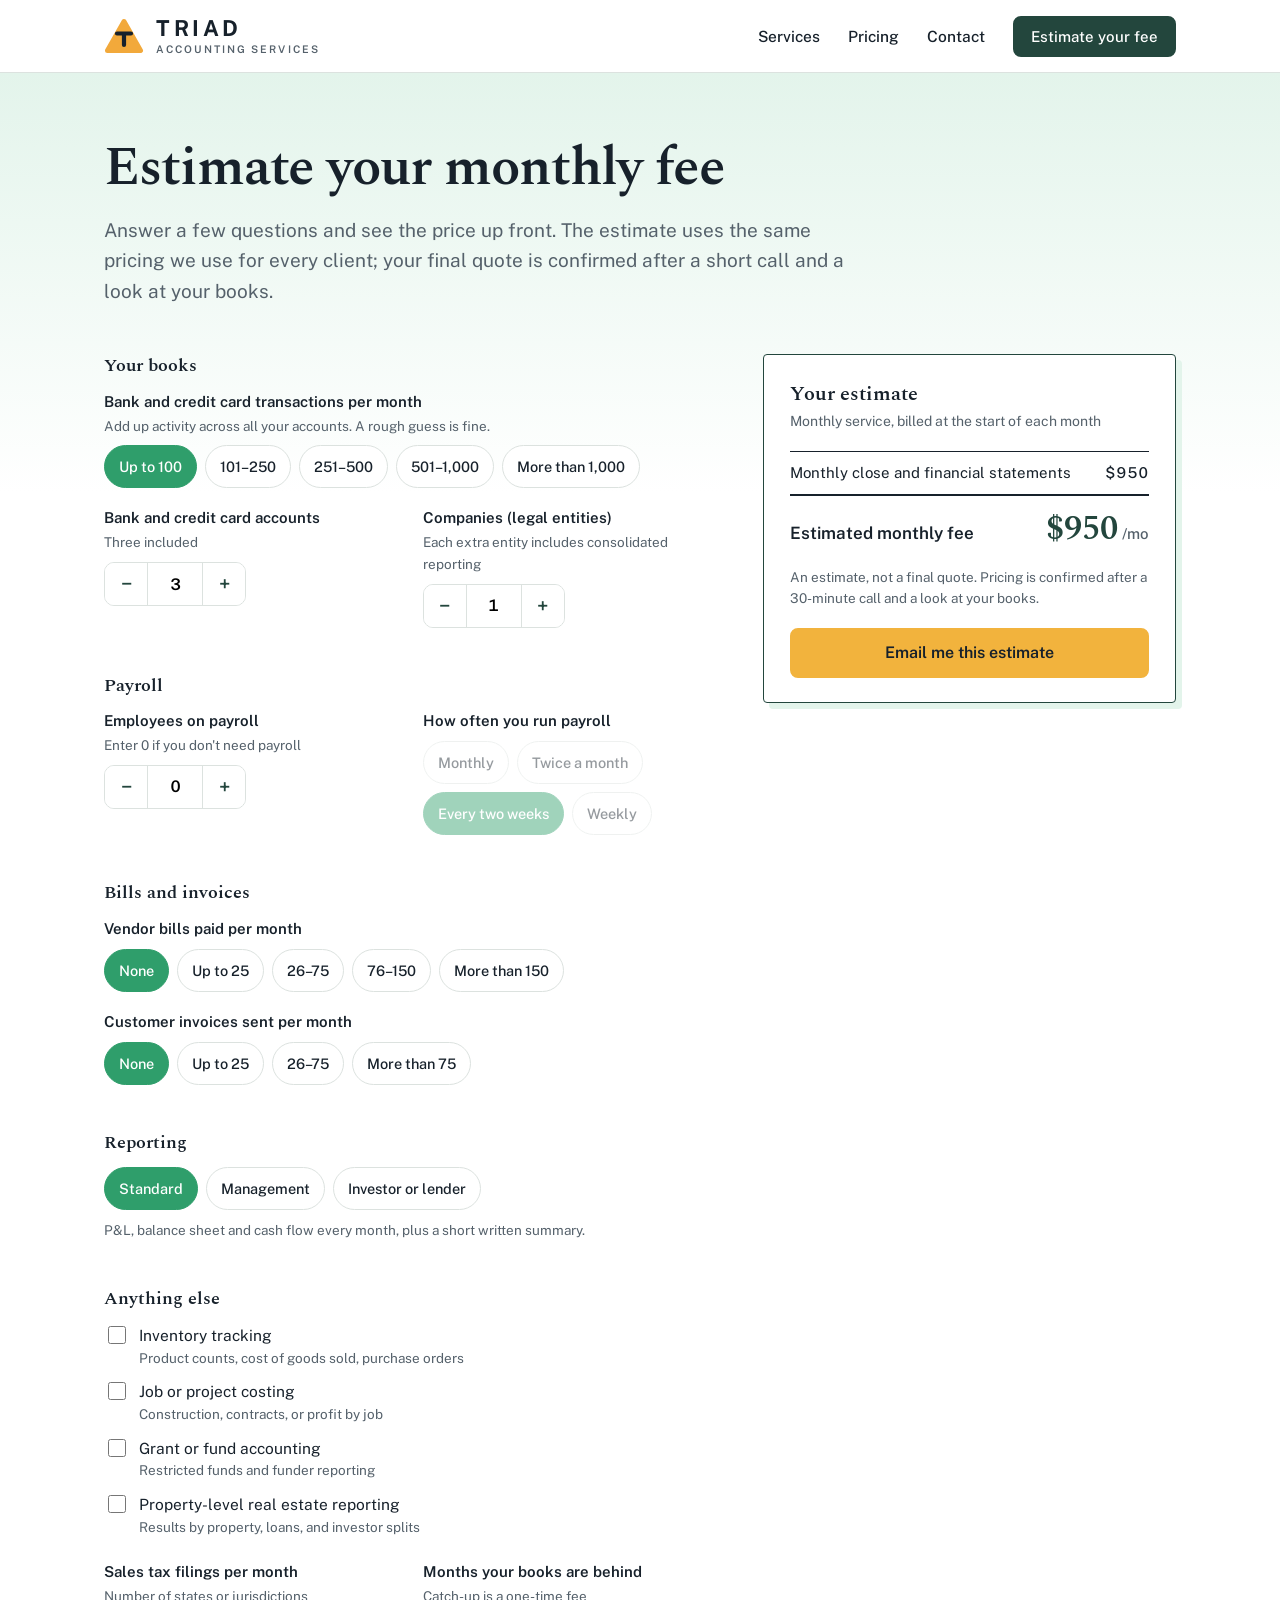
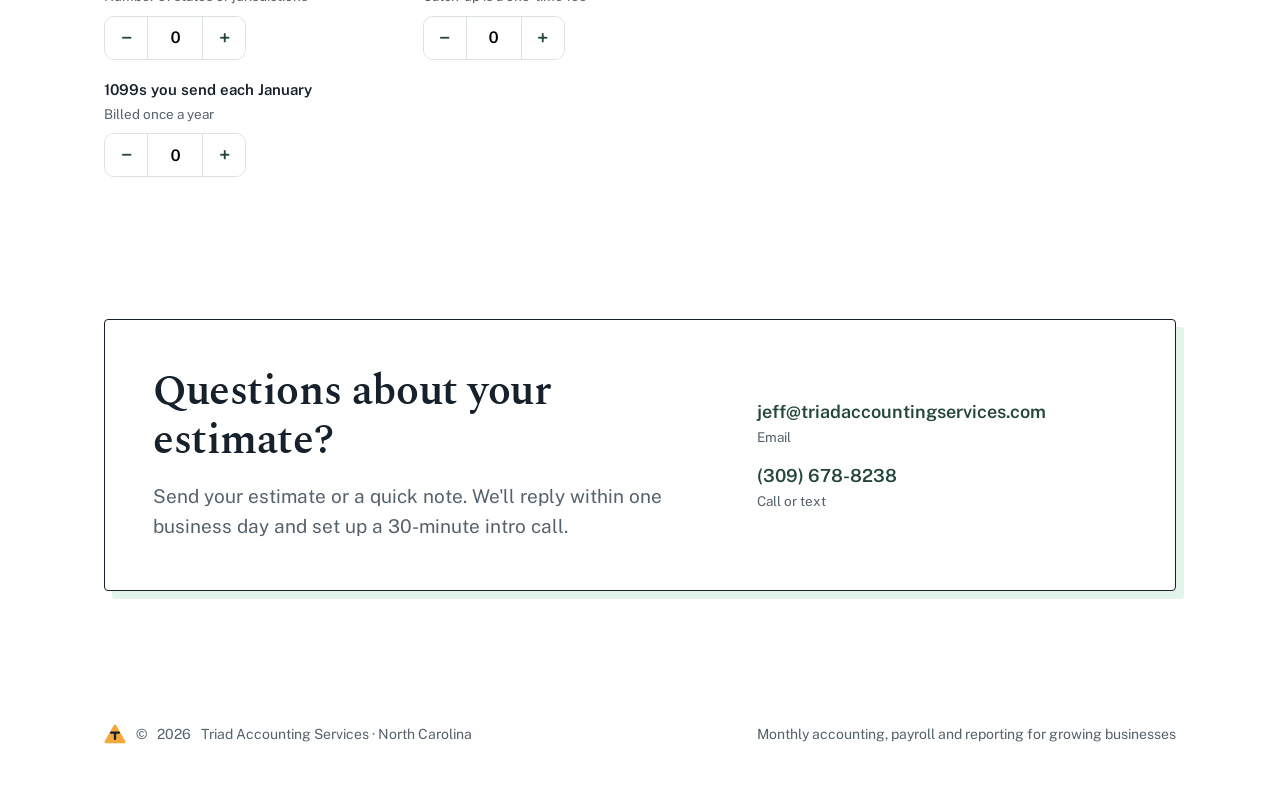
==== commit 94380816: "Use jeff@ as the contact email Co-Authored-By: Claude Opus 5.5 <noreply@anthropic.com>" ====
--- a/pricing.html
+++ b/pricing.html
@@ -139,7 +139,7 @@
         <p class="lede" style="margin-top:16px">Send your estimate or a quick note. We'll reply within one business day and set up a 30-minute intro call.</p>
       </div>
       <div class="contact-links">
-        <a href="mailto:hello@triadaccountingservices.com">hello@triadaccountingservices.com<span>Email</span></a>
+        <a href="mailto:jeff@triadaccountingservices.com">jeff@triadaccountingservices.com<span>Email</span></a>
         <a href="tel:+13096788238">(309) 678-8238<span>Call or text</span></a>
       </div>
     </div>
@@ -258,7 +258,7 @@
     `Estimated monthly fee: ${custom ? "custom quote needed" : money(total)}`,
     ...extras.map(e=>`- ${e[0]}: ${e[1]}`), "",
     "My business:", "Best way to reach me:", ""].join("\n");
-  $("send-estimate").href = "mailto:hello@triadaccountingservices.com?subject=" +
+  $("send-estimate").href = "mailto:jeff@triadaccountingservices.com?subject=" +
     encodeURIComponent("Estimate from your website") + "&body=" + encodeURIComponent(body);
 }
 
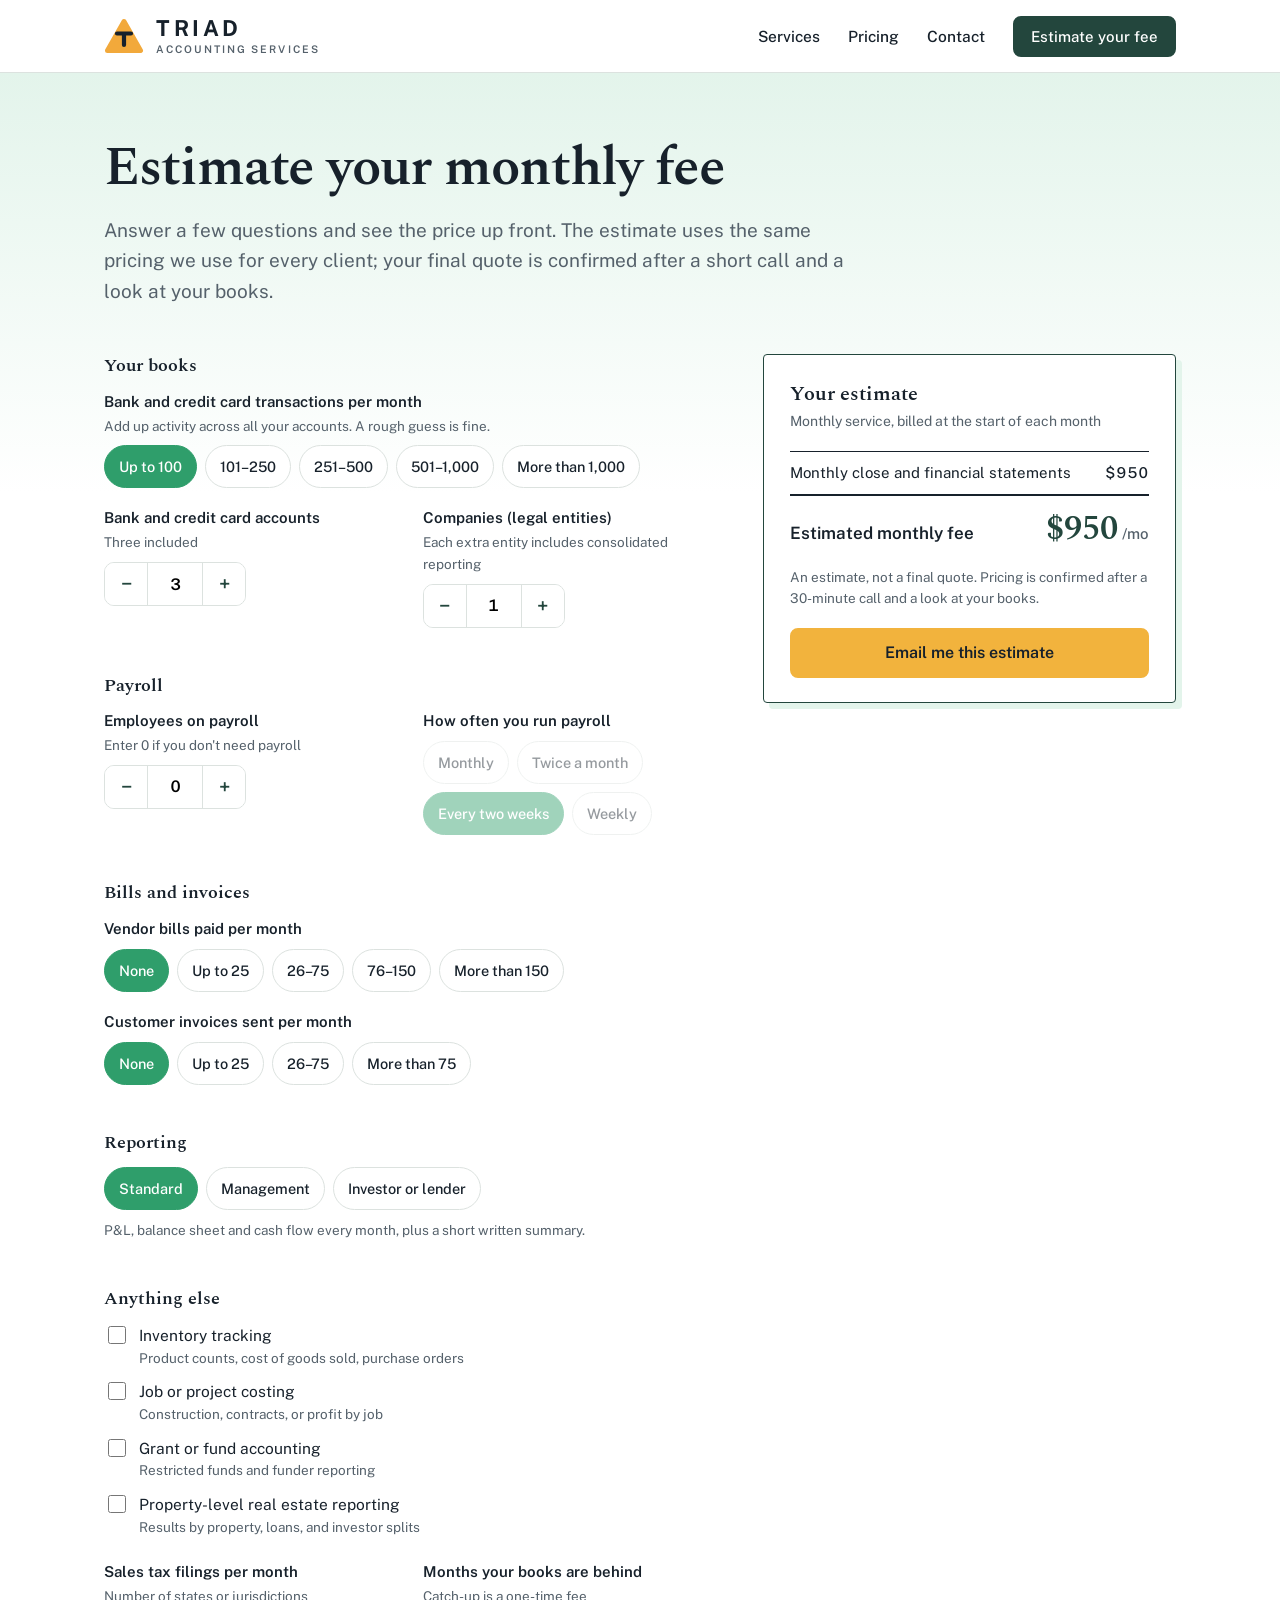
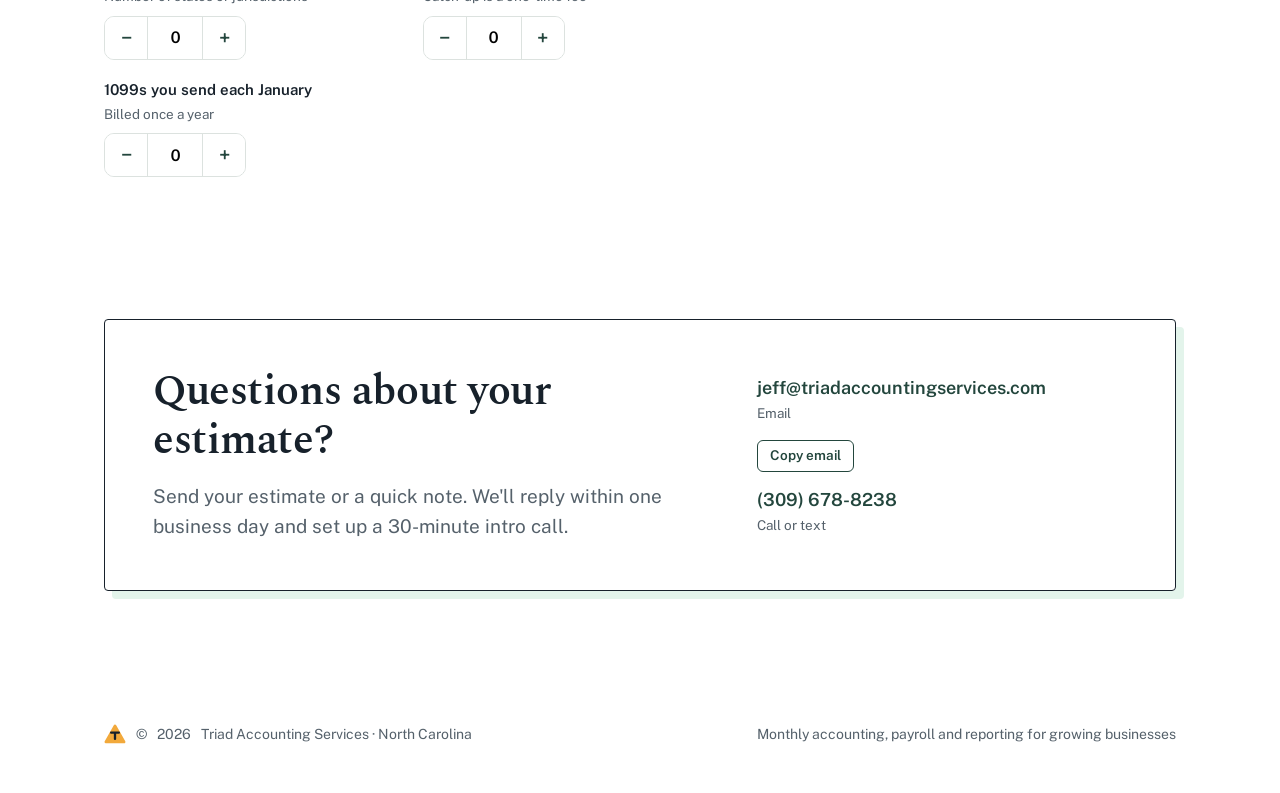
==== commit 53de99d7: "Add Copy email button next to the contact email Co-Authored-By: Claude Opus 5.5 <noreply@anthropic.c" ====
--- a/pricing.html
+++ b/pricing.html
@@ -139,7 +139,10 @@
         <p class="lede" style="margin-top:16px">Send your estimate or a quick note. We'll reply within one business day and set up a 30-minute intro call.</p>
       </div>
       <div class="contact-links">
-        <a href="mailto:jeff@triadaccountingservices.com">jeff@triadaccountingservices.com<span>Email</span></a>
+        <div class="email-row">
+          <a href="mailto:jeff@triadaccountingservices.com">jeff@triadaccountingservices.com<span>Email</span></a>
+          <button type="button" class="copy-email" aria-live="polite" data-email="jeff@triadaccountingservices.com">Copy email</button>
+        </div>
         <a href="tel:+13096788238">(309) 678-8238<span>Call or text</span></a>
       </div>
     </div>
@@ -267,5 +270,6 @@
 $("yr").textContent = new Date().getFullYear();
 calc();
 </script>
+<script src="copy-email.js"></script>
 </body>
 </html>
--- a/styles.css
+++ b/styles.css
@@ -226,3 +226,9 @@
 .brand-name small{margin-top:5px;font:600 10.5px/1 var(--sans);letter-spacing:.2em;color:var(--muted)}
 .foot-brand{display:inline-flex;align-items:center;gap:10px}
 @media (max-width:560px){.brand-name{font-size:19px}.brand-name small{display:block;font-size:8.5px;letter-spacing:.14em;white-space:nowrap}}
+
+/* Copy email button */
+.email-row{display:flex;align-items:flex-start;gap:14px;flex-wrap:wrap}
+.copy-email{font:600 13.5px/1 var(--sans);color:var(--pine);background:#fff;border:1.5px solid var(--pine);border-radius:6px;padding:8px 12px;cursor:pointer;margin-top:2px;transition:background .15s,color .15s}
+.copy-email:hover{background:var(--sage)}
+.copy-email.copied{background:var(--leaf);border-color:var(--leaf);color:#fff}
